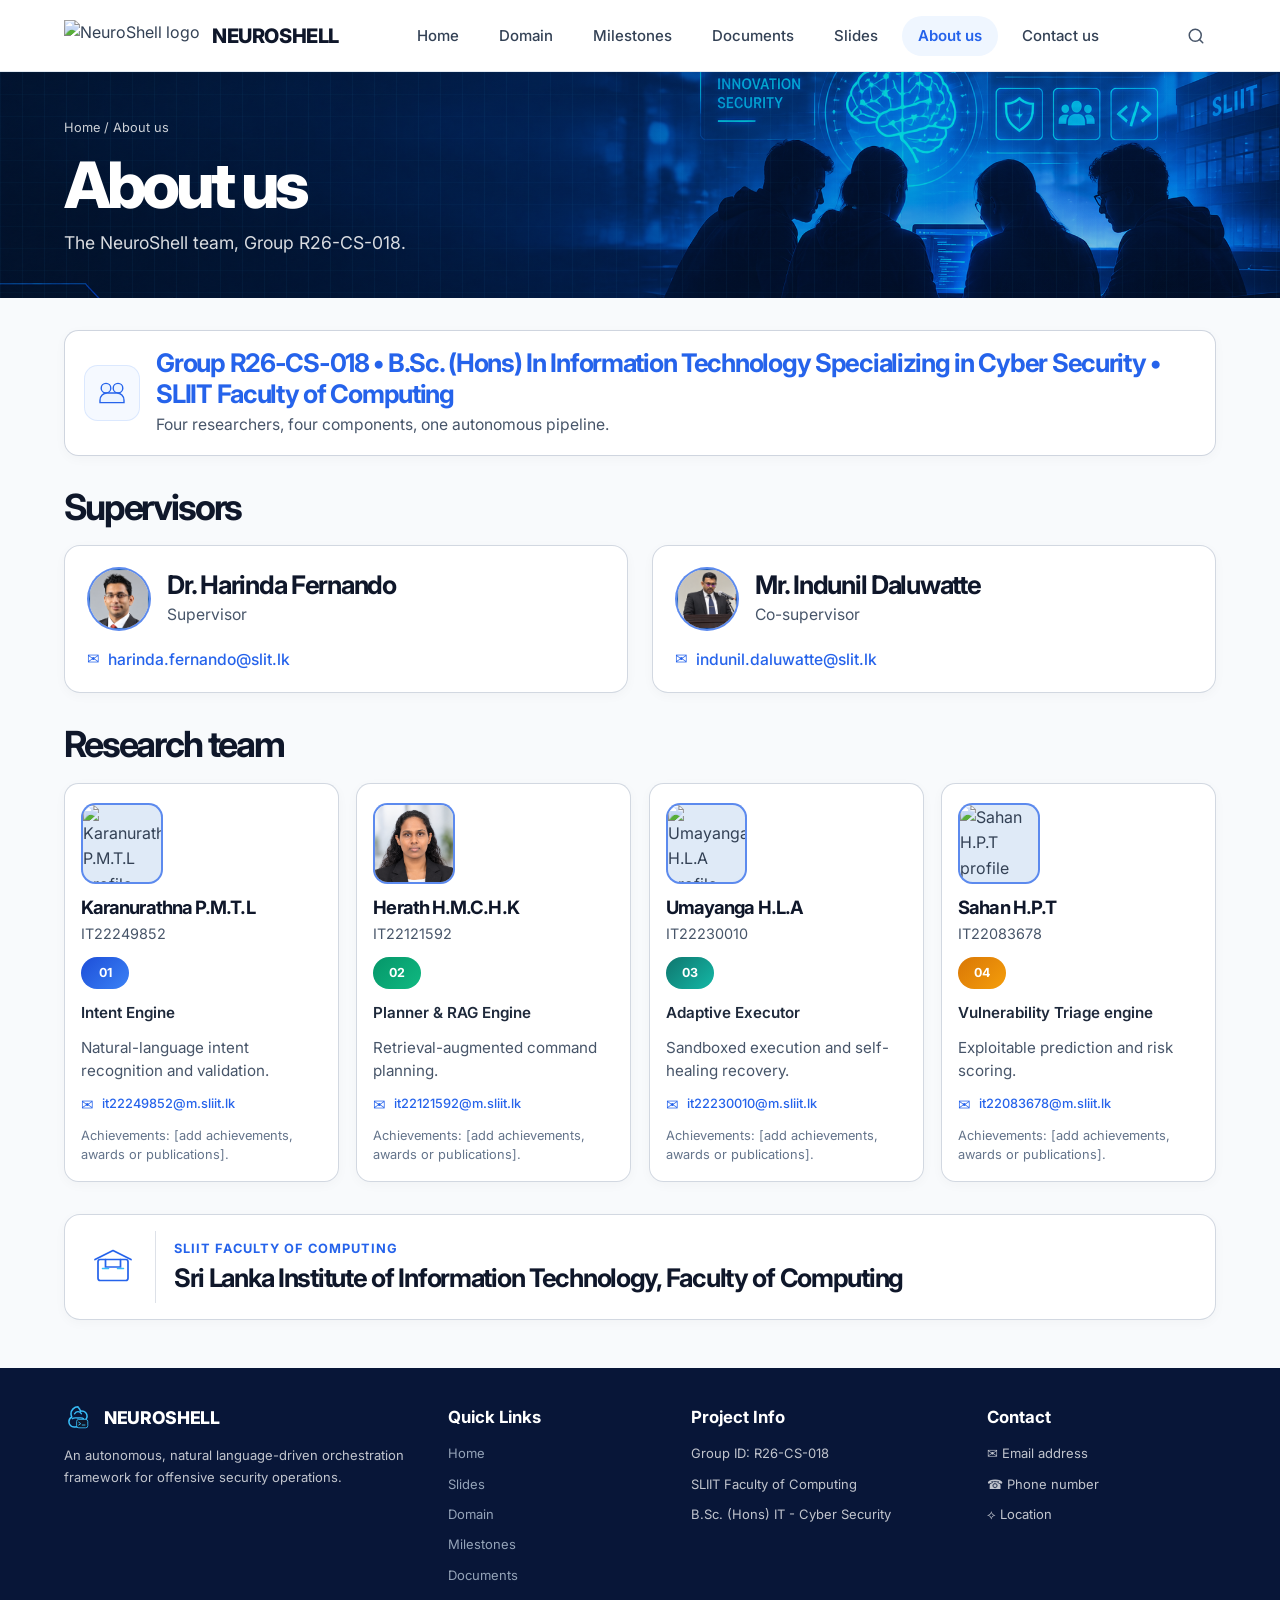
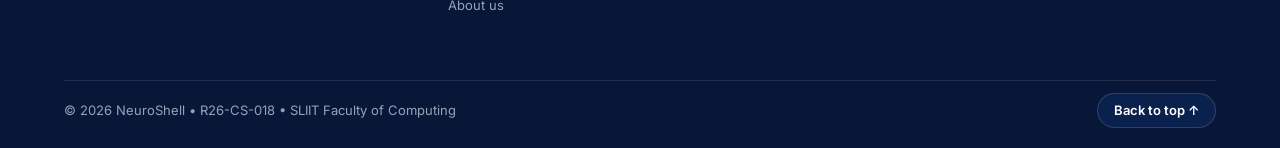
==== about.html @ 20f94393 "feat: add website project files including HTML pages, stylesheets, scripts, and asset images" ====
<!DOCTYPE html>
<html lang="en">
<head>
  <meta charset="UTF-8">
  <meta name="viewport" content="width=device-width, initial-scale=1.0">
  <meta name="description" content="About the NeuroShell research team, supervisors, and project group.">
  <title>About us — NeuroShell</title>

  <link rel="preconnect" href="https://fonts.googleapis.com">
  <link rel="preconnect" href="https://fonts.gstatic.com" crossorigin>
  <link href="https://fonts.googleapis.com/css2?family=Inter:wght@400;500;600;700;800&family=JetBrains+Mono:wght@400;500;600&display=swap" rel="stylesheet">

  <link rel="stylesheet" href="css/components.css">
  <link rel="stylesheet" href="css/style.css">
  <link rel="stylesheet" href="css/responsive.css">
</head>
<body id="top" class="about-page">
  <header class="site-header">
    <div class="container site-header__inner">
      <a class="brand" href="index.html" aria-label="NeuroShell Homepage">
        <img class="brand-logo" src="assets/logo/NeuroShell_logo.png" alt="NeuroShell logo">
        <span class="brand-text">NEURO<span class="brand-accent">SHELL</span></span>
      </a>

      <nav class="nav" aria-label="Primary Navigation">
        <ul class="nav__list">
          <li><a class="nav__link" href="index.html">Home</a></li>
          <li><a class="nav__link" href="domain.html">Domain</a></li>
          <li><a class="nav__link" href="milestones.html">Milestones</a></li>
          <li><a class="nav__link" href="documents.html">Documents</a></li>
          <li><a class="nav__link" href="slides.html">Slides</a></li>
          <li><a class="nav__link active" href="about.html" aria-current="page">About us</a></li>
          <li><a class="nav__link" href="contact.html">Contact us</a></li>
        </ul>
      </nav>

      <div class="header__tools">
        <button class="search-btn" aria-label="Search">
          <svg width="18" height="18" viewBox="0 0 24 24" fill="none" stroke="currentColor" stroke-width="2" stroke-linecap="round" stroke-linejoin="round" aria-hidden="true">
            <circle cx="11" cy="11" r="8"></circle>
            <line x1="21" y1="21" x2="16.65" y2="16.65"></line>
          </svg>
        </button>
        <button class="nav-toggle" aria-label="Toggle menu" aria-expanded="false">
          <span class="hamburger-bar"></span>
          <span class="hamburger-bar"></span>
          <span class="hamburger-bar"></span>
        </button>
      </div>
    </div>
  </header>

  <main class="about-main">
    <section class="about-hero">
      <div class="about-hero__pattern" aria-hidden="true"></div>
      <div class="container about-hero__inner">
        <div class="about-breadcrumb">Home / About us</div>
        <h1>About us</h1>
        <p>The NeuroShell team, Group R26-CS-018.</p>
      </div>
    </section>

    <div class="container about-shell">
      <section class="about-summary" aria-label="Project group summary">
        <div class="about-summary__icon" aria-hidden="true">
          <svg viewBox="0 0 60 60" fill="none" xmlns="http://www.w3.org/2000/svg">
            <circle cx="20" cy="22" r="8" fill="#EAF3FF" stroke="#2563EB" stroke-width="2.3"/>
            <circle cx="40" cy="22" r="8" fill="#EAF3FF" stroke="#2563EB" stroke-width="2.3"/>
            <path d="M10 42C10 35.3726 15.3726 30 22 30H38C44.6274 30 50 35.3726 50 42V46H10V42Z" fill="#EAF3FF" stroke="#2563EB" stroke-width="2.3"/>
          </svg>
        </div>
        <div class="about-summary__body">
          <h2>Group R26-CS-018 • B.Sc. (Hons) In Information Technology Specializing in Cyber Security • SLIIT Faculty of Computing</h2>
          <p>Four researchers, four components, one autonomous pipeline.</p>
        </div>
      </section>

      <section class="about-section" aria-labelledby="supervisors-heading">
        <h2 id="supervisors-heading" class="about-section__title">Supervisors</h2>

        <div class="about-person-grid about-person-grid--supervisors">
          <article class="about-person-card">
            <div class="about-person-card__identity">
              <div class="about-person-avatar">
                <img src="assets/team/Superviser.png" alt="Dr. Harinda Fernando profile picture">
              </div>
              <div class="about-person-card__meta">
                <h3>Dr. Harinda Fernando</h3>
                <p>Supervisor</p>
              </div>
            </div>
            <a class="about-email" href="mailto:harinda.fernando@slit.lk">harinda.fernando@slit.lk</a>
          </article>

          <article class="about-person-card">
            <div class="about-person-card__identity">
              <div class="about-person-avatar">
                <img src="assets/team/co - superviser.png" alt="Mr. Indunil Daluwatte profile picture">
              </div>
              <div class="about-person-card__meta">
                <h3>Mr. Indunil Daluwatte</h3>
                <p>Co-supervisor</p>
              </div>
            </div>
            <a class="about-email" href="mailto:indunil.daluwatte@slit.lk">indunil.daluwatte@slit.lk</a>
          </article>
        </div>
      </section>

      <section class="about-section" aria-labelledby="research-team-heading">
        <h2 id="research-team-heading" class="about-section__title">Research team</h2>

        <div class="about-team-grid">
          <article class="about-team-card">
            <div class="about-team-card__avatar">
              <img src="assets/team/Karunarathna.png" alt="Karanurathna P.M.T.L profile picture">
            </div>
            <h3>Karanurathna P.M.T.L</h3>
            <p class="about-team-card__id">IT22249852</p>
            <span class="about-role about-role--blue">01</span>
            <span class="about-role-name">Intent Engine</span>
            <p class="about-team-card__summary">Natural-language intent recognition and validation.</p>
            <a class="about-email" href="mailto:it22249852@m.sliit.lk">it22249852@m.sliit.lk</a>
            <p class="about-achievements">Achievements: [add achievements, awards or publications].</p>
          </article>

          <article class="about-team-card">
            <div class="about-team-card__avatar">
              <img src="assets/team/Herath.png" alt="Herath H.M.C.H.K profile picture">
            </div>
            <h3>Herath H.M.C.H.K</h3>
            <p class="about-team-card__id">IT22121592</p>
            <span class="about-role about-role--green">02</span>
            <span class="about-role-name">Planner &amp; RAG Engine</span>
            <p class="about-team-card__summary">Retrieval-augmented command planning.</p>
            <a class="about-email" href="mailto:it22121592@m.sliit.lk">it22121592@m.sliit.lk</a>
            <p class="about-achievements">Achievements: [add achievements, awards or publications].</p>
          </article>

          <article class="about-team-card">
            <div class="about-team-card__avatar">
              <img src="assets/team/Umayanga.png" alt="Umayanga H.L.A profile picture">
            </div>
            <h3>Umayanga H.L.A</h3>
            <p class="about-team-card__id">IT22230010</p>
            <span class="about-role about-role--teal">03</span>
            <span class="about-role-name">Adaptive Executor</span>
            <p class="about-team-card__summary">Sandboxed execution and self-healing recovery.</p>
            <a class="about-email" href="mailto:it22230010@m.sliit.lk">it22230010@m.sliit.lk</a>
            <p class="about-achievements">Achievements: [add achievements, awards or publications].</p>
          </article>

          <article class="about-team-card">
            <div class="about-team-card__avatar">
              <img src="assets/team/Sahan.png" alt="Sahan H.P.T profile picture">
            </div>
            <h3>Sahan H.P.T</h3>
            <p class="about-team-card__id">IT22083678</p>
            <span class="about-role about-role--orange">04</span>
            <span class="about-role-name">Vulnerability Triage engine</span>
            <p class="about-team-card__summary">Exploitable prediction and risk scoring.</p>
            <a class="about-email" href="mailto:it22083678@m.sliit.lk">it22083678@m.sliit.lk</a>
            <p class="about-achievements">Achievements: [add achievements, awards or publications].</p>
          </article>
        </div>
      </section>

      <section class="about-institution" aria-label="Institution information">
        <div class="about-institution__logo" aria-hidden="true">
          <svg viewBox="0 0 64 64" fill="none" xmlns="http://www.w3.org/2000/svg">
            <rect x="12" y="22" width="40" height="28" rx="3" stroke="#2563EB" stroke-width="2.3"/>
            <path d="M8 22L32 10L56 22" stroke="#2563EB" stroke-width="2.3" stroke-linecap="round" stroke-linejoin="round"/>
            <path d="M22 22V32H42V22" stroke="#2563EB" stroke-width="2.3" stroke-linecap="round"/>
            <path d="M18 34H26M38 34H46" stroke="#38BDF8" stroke-width="2.1" stroke-linecap="round"/>
          </svg>
        </div>
        <div class="about-institution__content">
          <span class="about-institution__label">SLIIT Faculty of Computing</span>
          <h3>Sri Lanka Institute of Information Technology, Faculty of Computing</h3>
        </div>
      </section>
    </div>
  </main>

  <footer class="site-footer">
    <div class="container">
      <div class="footer__grid">
        <div class="footer-brand-block">
          <div class="footer-brand">
            <svg width="28" height="28" viewBox="0 0 40 40" fill="none" xmlns="http://www.w3.org/2000/svg" aria-hidden="true">
              <path d="M20 4C14.4772 4 10 8.47715 10 14C10 15.65 10.4042 17.2057 11.1197 18.5714C8.6791 19.8829 7 22.4925 7 25.5C7 29.6421 10.3579 33 14.5 33C15.6457 33 16.731 32.7431 17.7027 32.2826C18.4239 32.8837 19.3496 33.25 20.3571 33.25C22.014 33.25 23.4475 32.2598 24.0893 30.8393C25.0487 31.5772 26.2483 32 27.5 32C30.5376 32 33 29.5376 33 26.5C33 24.8153 32.2415 23.308 31.0456 22.2981C32.2599 21.0373 33 19.3541 33 17.5C33 13.3579 29.6421 10 25.5 10C24.8436 10 24.212 10.0843 23.6116 10.2417C22.6105 6.5501 19.2435 4 20 4Z" stroke="#38BDF8" stroke-width="2.2" stroke-linecap="round" stroke-linejoin="round"/>
              <path d="M15 14C15 14 17 11 20 11C23 11 25 14 25 14" stroke="#38BDF8" stroke-width="1.8" stroke-linecap="round"/>
              <path d="M12 21C14 19 17 20 20 20C23 20 26 19 28 21" stroke="#38BDF8" stroke-width="1.8" stroke-linecap="round"/>
              <rect x="18" y="22" width="16" height="12" rx="3" fill="#0F172A" stroke="#38BDF8" stroke-width="1.2"/>
              <path d="M21 26L24 28L21 30" stroke="#38BDF8" stroke-width="1.3" stroke-linecap="round" stroke-linejoin="round"/>
              <line x1="26" y1="30" x2="30" y2="30" stroke="#38BDF8" stroke-width="1.3" stroke-linecap="round"/>
            </svg>
            <div class="footer-brand-text">NEURO<span class="brand-accent">SHELL</span></div>
          </div>
          <p class="footer-desc">An autonomous, natural language-driven orchestration framework for offensive security operations.</p>
        </div>

        <div class="footer-column">
          <h4 class="footer__title">Quick Links</h4>
          <ul class="footer__list">
            <li><a href="index.html">Home</a></li>
            <li><a href="slides.html">Slides</a></li>
            <li><a href="domain.html">Domain</a></li>
            <li><a href="milestones.html">Milestones</a></li>
            <li><a href="documents.html">Documents</a></li>
            <li><a href="about.html">About us</a></li>
          </ul>
        </div>

        <div class="footer-column">
          <h4 class="footer__title">Project Info</h4>
          <ul class="footer-info-list">
            <li>Group ID: R26-CS-018</li>
            <li>SLIIT Faculty of Computing</li>
            <li>B.Sc. (Hons) IT - Cyber Security</li>
          </ul>
        </div>

        <div class="footer-column">
          <h4 class="footer__title">Contact</h4>
          <ul class="footer-contact-list">
            <li>✉ Email address</li>
            <li>☎ Phone number</li>
            <li>⟡ Location</li>
          </ul>
        </div>
      </div>

      <div class="footer__bottom">
        <span>© 2026 NeuroShell • R26-CS-018 • SLIIT Faculty of Computing</span>
        <a href="#top" class="back-to-top-btn">Back to top ↑</a>
      </div>
    </div>
  </footer>

  <script src="js/main.js"></script>
</body>
</html>
---- css/style.css ----
/* ============================================================
   NeuroShell — Global Design System & Homepage Core Stylesheet
   ============================================================ */

:root {
  /* Color Palette - Matching Page 01 Design */
  --color-primary: #2563eb;
  --color-primary-dark: #1d4ed8;
  --color-primary-light: #eff6ff;

  --color-cyan: #38bdf8;
  --color-teal: #0d9488;
  --color-emerald: #059669;
  --color-amber: #d97706;
  --color-red: #ef4444;

  --color-navy-dark: #071638;
  --color-navy-mid: #0b214d;
  --color-navy-terminal: #071126;
  --color-navy-footer: #081638;
  --color-navy-copyright: #040d21;

  --color-slate-900: #0f172a;
  --color-slate-800: #1e293b;
  --color-slate-700: #334155;
  --color-slate-600: #475569;
  --color-slate-500: #64748b;
  --color-slate-400: #94a3b8;
  --color-slate-200: #e2e8f0;
  --color-slate-100: #f1f5f9;
  --color-bg-light: #f8fafc;
  --color-white: #ffffff;

  /* Typography */
  --font-sans: 'Inter', -apple-system, BlinkMacSystemFont, "Segoe UI", Roboto, sans-serif;
  --font-mono: 'JetBrains Mono', Consolas, "Fira Code", monospace;

  /* Layout */
  --container-max: 1200px;
  --header-height: 72px;
  --radius-sm: 6px;
  --radius-md: 12px;
  --radius-lg: 20px;
  --radius-pill: 9999px;

  /* Shadows */
  --shadow-sm: 0 1px 3px rgba(0, 0, 0, 0.05);
  --shadow-md: 0 4px 12px rgba(0, 0, 0, 0.06);
  --shadow-lg: 0 10px 30px rgba(0, 0, 0, 0.1);
  --shadow-glow: 0 0 25px rgba(37, 99, 235, 0.25);
  --shadow: 0 2px 8px rgba(15, 23, 42, 0.05);

  /* Spacing scale */
  --space-1: 0.25rem;
  --space-2: 0.5rem;
  --space-3: 0.75rem;
  --space-4: 1rem;
  --space-5: 1.5rem;
  --space-6: 2rem;
  --space-10: 4rem;

  /* Font sizes */
  --fs-xs: 0.75rem;
  --fs-sm: 0.875rem;
  --fs-base: 1rem;
  --fs-lg: 1.25rem;
  --fs-xl: 1.5rem;

  /* Semantic aliases */
  --color-bg: #f8fafc;
  --color-border: #e2e8f0;
  --color-surface: #ffffff;
  --color-surface-2: #f1f5f9;
  --color-text: #334155;
  --color-text-muted: #64748b;
  --color-heading: #0f172a;
  --color-accent: #2563eb;
  --color-success: #059669;
  --color-warning: #d97706;
  --color-danger: #ef4444;
  --radius: 12px;
}

/* Reset */
*,
*::before,
*::after {
  box-sizing: border-box;
  margin: 0;
  padding: 0;
}

html {
  scroll-behavior: smooth;
  scroll-padding-top: 120px;
}

body {
  font-family: var(--font-sans);
  font-size: 1rem;
  line-height: 1.6;
  color: var(--color-slate-700);
  background-color: var(--color-bg-light);
  -webkit-font-smoothing: antialiased;
  -moz-osx-font-smoothing: grayscale;
}

a {
  color: inherit;
  text-decoration: none;
  transition: all 0.2s ease;
}

button {
  font-family: inherit;
  cursor: pointer;
  border: none;
  background: none;
}

img,
svg {
  display: block;
  max-width: 100%;
}

.container {
  width: 100%;
  max-width: var(--container-max);
  margin-inline: auto;
  padding-inline: 1.5rem;
}

/* ============================================================
   Site Header
   ============================================================ */
.site-header {
  position: sticky;
  top: 0;
  z-index: 1000;
  height: var(--header-height);
  background-color: var(--color-white);
  border-bottom: 1px solid var(--color-slate-200);
  box-shadow: 0 2px 10px rgba(15, 23, 42, 0.03);
}

.sr-only {
  position: absolute;
  width: 1px;
  height: 1px;
  padding: 0;
  margin: -1px;
  overflow: hidden;
  clip: rect(0, 0, 0, 0);
  white-space: nowrap;
  border: 0;
}

.site-header__inner {
  display: flex;
  align-items: center;
  justify-content: space-between;
  height: 100%;
}

/* Brand / Logo */
.brand {
  display: flex;
  align-items: center;
  gap: 0.75rem;
  flex-shrink: 0;
}

.brand img {
  height: 32px;
  width: auto;
}

.brand-text {
  font-size: 1.25rem;
  font-weight: 800;
  letter-spacing: -0.02em;
  color: var(--color-slate-900);
}

.brand-accent {
  color: var(--color-slate-900);
}

/* Navigation Links */
.nav__list {
  display: flex;
  align-items: center;
  gap: 0.5rem;
  list-style: none;
}

.nav__link {
  display: inline-block;
  padding: 0.5rem 1rem;
  font-size: 0.9375rem;
  font-weight: 500;
  color: var(--color-slate-700);
  border-radius: var(--radius-pill);
  transition: all 0.2s ease;
}

.nav__link:hover {
  color: var(--color-primary);
  background-color: var(--color-primary-light);
}

.nav__link.active {
  color: var(--color-primary);
  background-color: var(--color-primary-light);
  font-weight: 600;
}

/* Header Tools */
.header__tools {
  display: flex;
  align-items: center;
  gap: 0.75rem;
}

.search-btn {
  display: flex;
  align-items: center;
  justify-content: center;
  width: 40px;
  height: 40px;
  border-radius: 50%;
  color: var(--color-slate-600);
  transition: background-color 0.2s ease, color 0.2s ease;
}

.search-btn:hover {
  background-color: var(--color-slate-100);
  color: var(--color-slate-900);
}

/* Mobile Toggle Hamburger */
.nav-toggle {
  display: none;
  flex-direction: column;
  gap: 5px;
  width: 36px;
  height: 36px;
  justify-content: center;
  align-items: center;
}

.hamburger-bar {
  width: 20px;
  height: 2px;
  background-color: var(--color-slate-900);
  border-radius: 2px;
  transition: all 0.3s ease;
}

/* ============================================================
   Hero Section - Exact Match to Design Image
   ============================================================ */
.hero-section {
  position: relative;
  background-color: #040e24;
  background-image: linear-gradient(135deg, rgba(3, 10, 27, 0.55) 0%, rgba(6, 19, 45, 0.55) 100%), url("../assets/logo/Hero-Sec.png");
  background-size: cover;
  background-position: center;
  padding-block: 4.5rem 5rem;
  color: var(--color-white);
  overflow: hidden;
}

.hero-circuit-left {
  position: absolute;
  top: 10px;
  left: 0;
  pointer-events: none;
  z-index: 1;
}

.hero-circuit-right {
  position: absolute;
  top: 10px;
  right: 0;
  pointer-events: none;
  z-index: 1;
}

.hero-section .hero__inner {
  position: relative;
  z-index: 2;
  display: grid;
  grid-template-columns: 1.2fr 0.8fr;
  gap: 3.5rem;
  align-items: center;
}

/* Hero Content Alignment & Typography - Shifted Left */
.hero-content {
  display: flex;
  flex-direction: column;
  align-items: flex-start;
  text-align: left;
  padding-left: 0;
}

.hero-eyebrow {
  font-size: 0.8125rem;
  font-weight: 500;
  letter-spacing: 0.08em;
  color: #7dd3fc;
  text-transform: uppercase;
  margin-bottom: 0.875rem;
  background: none;
  border: none;
  padding: 0;
}

.hero-title {
  font-size: 3.75rem;
  font-weight: 700;
  line-height: 1.1;
  letter-spacing: -0.02em;
  color: #ffffff;
  margin-bottom: 1rem;
}

.hero-subtitle {
  font-size: 1.35rem;
  font-weight: 700;
  line-height: 1.35;
  color: #ffffff;
  margin-bottom: 1.25rem;
  max-width: 600px;
}

.hero-lead {
  font-size: 0.95rem;
  line-height: 1.6;
  color: #94a3b8;
  margin-bottom: 2.25rem;
  max-width: 540px;
}

.hero__actions {
  display: flex;
  flex-wrap: wrap;
  align-items: center;
  gap: 1.25rem;
  margin-top: 1rem;
}

/* Standardized Buttons (48px height, 1rem font size) */
.btn {
  display: inline-flex;
  align-items: center;
  justify-content: center;
  gap: 0.625rem;
  height: 48px;
  padding: 0 28px;
  font-size: 1rem;
  font-weight: 600;
  border-radius: 8px;
  white-space: nowrap;
  transition: all 0.2s ease;
  box-sizing: border-box;
}

.btn--primary {
  background-color: #0066ff;
  color: #ffffff;
  border: none;
  box-shadow: 0 4px 14px rgba(0, 102, 255, 0.35);
}

.btn--primary:hover {
  background-color: #0052cc;
  transform: translateY(-1px);
  box-shadow: 0 6px 18px rgba(0, 102, 255, 0.45);
}

.btn--outline {
  background-color: transparent;
  color: #ffffff;
  border: 1.5px solid #ffffff;
}

.btn--outline:hover {
  background-color: rgba(255, 255, 255, 0.12);
  border-color: #ffffff;
  transform: translateY(-1px);
}

.btn--sm {
  padding: 0.5rem 1.25rem;
  font-size: 0.875rem;
  border-radius: var(--radius-pill);
}

/* Terminal Box Mockup */
.hero-terminal-wrapper {
  position: relative;
  z-index: 2;
  width: 100%;
}

.terminal-card {
  background-color: #030a1a;
  border: 1.5px solid #0099ff;
  border-radius: 12px;
  box-shadow: 0 0 25px rgba(0, 153, 255, 0.15);
  overflow: hidden;
  width: 100%;
}

.terminal-header {
  display: flex;
  align-items: center;
  gap: 8px;
  padding: 16px 20px 12px 20px;
  background-color: transparent;
  border-bottom: none;
}

.dot {
  width: 11px;
  height: 11px;
  border-radius: 50%;
}
.dot--red { background-color: #ff5f56; }
.dot--yellow { background-color: #ffbd2e; }
.dot--green { background-color: #27c93f; }

.terminal-body {
  padding: 0 20px 24px 20px;
  display: flex;
  flex-direction: column;
  align-items: center;
  gap: 16px;
}

.terminal-box {
  width: 100%;
  border-radius: 10px;
  padding: 16px 20px;
  font-family: var(--font-mono);
  font-size: 0.875rem;
  line-height: 1.5;
}

.terminal-box--prompt {
  background-color: #020714;
  border: 1.5px solid #0099ff;
  color: #ffffff;
  display: flex;
  align-items: flex-start;
  gap: 12px;
}

.prompt-arrow {
  color: #00e5ff;
  font-weight: 700;
  font-size: 1.15rem;
  line-height: 1.4;
}

.prompt-text {
  color: #ffffff;
  font-family: var(--font-mono);
  font-size: 0.875rem;
  line-height: 1.5;
}

.terminal-connector {
  display: flex;
  align-items: center;
  justify-content: center;
  padding-block: 2px;
}

.terminal-box--result {
  background-color: #020714;
  border: 1.5px solid #0099ff;
  color: #ffffff;
  display: flex;
  flex-direction: column;
  gap: 16px;
}

.result-command {
  font-family: var(--font-mono);
  font-size: 0.875rem;
  color: #ffffff;
}

.result-badges {
  display: flex;
  align-items: center;
  gap: 12px;
}

.pill-badge {
  display: inline-flex;
  align-items: center;
  gap: 6px;
  padding: 6px 18px;
  border-radius: 9999px;
  font-size: 0.8125rem;
  font-weight: 500;
  border: 1.5px solid #00e5ff;
  color: #00e5ff;
  background-color: rgba(0, 229, 255, 0.05);
  font-family: var(--font-sans);
}

.pill-badge--validated {
  color: #00e5ff;
  border-color: #00e5ff;
}

.pill-badge--sandboxed {
  color: #00e5ff;
  border-color: #00e5ff;
}

/* ============================================================
   Sub-header Floating Quick Navigation Bar
   ============================================================ */
.subnav-bar-wrapper {
  position: sticky;
  top: var(--header-height);
  z-index: 900;
  display: flex;
  justify-content: center;
  padding-block: 1rem;
  margin-top: -1.75rem;
}

.subnav-pill {
  display: inline-flex;
  align-items: center;
  gap: 12px;
  background-color: var(--color-white);
  border: 1px solid var(--color-slate-200);
  border-radius: var(--radius-pill);
  padding: 6px 12px 6px 20px;
  box-shadow: 0 4px 20px rgba(15, 23, 42, 0.08);
}

.subnav-label {
  display: flex;
  align-items: center;
  gap: 8px;
  font-size: 0.75rem;
  font-weight: 700;
  letter-spacing: 0.06em;
  color: var(--color-slate-600);
  text-transform: uppercase;
}

.label-divider {
  color: var(--color-slate-200);
  margin-left: 4px;
  font-weight: 400;
}

.subnav-links {
  display: flex;
  align-items: center;
  gap: 4px;
}

.subnav-link {
  padding: 6px 16px;
  font-size: 0.8125rem;
  font-weight: 600;
  color: var(--color-slate-600);
  border-radius: var(--radius-pill);
  transition: all 0.2s ease;
}

.subnav-link:hover {
  color: var(--color-primary);
}

.subnav-link.active {
  background-color: var(--color-primary);
  color: var(--color-white);
}

/* ============================================================
   Global Section Header Style
   ============================================================ */
.section {
  padding-block: 4rem;
}

.section-title {
  font-size: 2.25rem;
  font-weight: 800;
  color: var(--color-slate-900);
  letter-spacing: -0.02em;
  margin-bottom: 0.5rem;
}

.section-subtitle {
  font-size: 1rem;
  color: var(--color-slate-500);
  margin-bottom: 2.5rem;
}

/* ============================================================
   Overview Section
   ============================================================ */
.overview-section {
  background-color: var(--color-bg-light);
}

.overview-grid {
  display: grid;
  grid-template-columns: 1fr 1fr;
  gap: 1.5rem;
  margin-top: 1.5rem;
  margin-bottom: 2rem;
}

.overview-card {
  background-color: var(--color-white);
  border: 1px solid var(--color-slate-200);
  border-radius: 12px;
  padding: 2.25rem;
  box-shadow: 0 2px 8px rgba(15, 23, 42, 0.03);
}

.overview-card__header {
  display: flex;
  align-items: center;
  gap: 0.875rem;
  margin-bottom: 0.75rem;
}

.card-icon-circle {
  width: 42px;
  height: 42px;
  border-radius: 50%;
  display: flex;
  align-items: center;
  justify-content: center;
  flex-shrink: 0;
  margin-bottom: 0;
}

.icon-circle--blue {
  background-color: var(--color-primary-light);
}

.overview-card__title {
  font-size: 1.375rem;
  font-weight: 700;
  color: var(--color-slate-900);
  margin-bottom: 0;
}

.overview-card__text {
  font-size: 0.9375rem;
  line-height: 1.6;
  color: var(--color-slate-600);
}

.solution-pills {
  display: flex;
  flex-wrap: wrap;
  gap: 0.625rem;
  margin-top: 1.5rem;
}

.solution-pill {
  display: inline-flex;
  align-items: center;
  gap: 6px;
  padding: 6px 14px;
  background-color: var(--color-primary-light);
  color: var(--color-primary);
  font-size: 0.8125rem;
  font-weight: 600;
  border-radius: var(--radius-pill);
}

/* Stats Cards */
.stats-grid {
  display: grid;
  grid-template-columns: repeat(3, 1fr);
  gap: 1.5rem;
}

.stat-card {
  background-color: var(--color-white);
  border: 1px solid var(--color-slate-200);
  border-radius: 12px;
  padding: 2rem;
  box-shadow: 0 2px 8px rgba(15, 23, 42, 0.03);
}

.stat-value {
  font-size: 2.75rem;
  font-weight: 800;
  color: var(--color-slate-900);
  line-height: 1.1;
  letter-spacing: -0.03em;
  margin-bottom: 0.75rem;
}

.stat-label {
  font-size: 0.875rem;
  font-weight: 600;
  color: var(--color-slate-700);
  margin-bottom: 0.25rem;
}

.stat-source {
  font-size: 0.75rem;
  color: var(--color-slate-500);
}

/* ============================================================
   How it Works & Pipeline Section
   ============================================================ */
.how-it-works-section {
  background-color: #f1f5f9;
}

.pipeline-flow-wrapper {
  margin-top: 1.5rem;
  margin-bottom: 3.5rem;
  display: flex;
  flex-direction: column;
  align-items: center;
}

.pipeline-diagram {
  display: flex;
  align-items: center;
  justify-content: center;
  gap: 1rem;
  width: 100%;
  overflow-x: auto;
  padding-block: 0.5rem;
}

.pipeline-node {
  display: inline-flex;
  align-items: center;
  gap: 8px;
  padding: 0.75rem 1.25rem;
  border-radius: var(--radius-pill);
  font-size: 0.875rem;
  font-weight: 600;
  color: var(--color-white);
  box-shadow: 0 4px 12px rgba(0, 0, 0, 0.06);
  white-space: nowrap;
}

.pipeline-node--input {
  background-color: var(--color-white);
  color: var(--color-slate-700);
  border: 1px solid var(--color-slate-200);
}

.pipeline-node--step1 {
  background-color: var(--color-primary);
}

.pipeline-node--step2 {
  background-color: var(--color-teal);
}

.pipeline-node--step3 {
  background-color: var(--color-emerald);
}

.pipeline-node--step4 {
  background-color: var(--color-amber);
}

.node-num {
  font-weight: 800;
  opacity: 0.9;
}

.pipeline-arrow {
  color: var(--color-slate-400);
  font-size: 1.25rem;
  font-weight: 600;
}

/* Loopback Arrow */
.pipeline-loopback {
  display: flex;
  flex-direction: column;
  align-items: center;
  margin-top: 0.5rem;
  width: 58%;
}

.loopback-line {
  width: 100%;
  height: 24px;
  border-left: 2px stroke var(--color-slate-400);
  border-bottom: 2px solid var(--color-slate-400);
  border-right: 2px solid var(--color-slate-400);
  border-radius: 0 0 12px 12px;
}

.loopback-caption {
  margin-top: 8px;
  display: flex;
  align-items: center;
  gap: 6px;
  font-size: 0.75rem;
  font-weight: 600;
  color: var(--color-slate-500);
}

/* Components 4 Cards Grid */
.components-grid {
  display: grid;
  grid-template-columns: repeat(4, 1fr);
  gap: 1.25rem;
}

.component-card {
  background-color: var(--color-white);
  border: 1px solid var(--color-slate-200);
  border-radius: 12px;
  padding: 1.75rem 1.5rem;
  position: relative;
  display: flex;
  flex-direction: column;
  box-shadow: 0 2px 8px rgba(15, 23, 42, 0.03);
  transition: transform 0.2s ease, box-shadow 0.2s ease;
}

.component-card:hover {
  transform: translateY(-3px);
  box-shadow: 0 8px 20px rgba(15, 23, 42, 0.08);
}

.component-card--blue {
  border-top: 4px solid var(--color-primary);
}

.component-card--teal {
  border-top: 4px solid var(--color-teal);
}

.component-card--emerald {
  border-top: 4px solid var(--color-emerald);
}

.component-card--amber {
  border-top: 4px solid var(--color-amber);
}

.component-card__badge {
  width: 32px;
  height: 32px;
  border-radius: 50%;
  display: flex;
  align-items: center;
  justify-content: center;
  color: var(--color-white);
  font-size: 0.8125rem;
  font-weight: 700;
  margin-bottom: 1rem;
}

.badge--blue {
  background-color: var(--color-primary);
}

.badge--teal {
  background-color: var(--color-teal);
}

.badge--emerald {
  background-color: var(--color-emerald);
}

.badge--amber {
  background-color: var(--color-amber);
}

.component-card__title {
  font-size: 1.125rem;
  font-weight: 700;
  color: var(--color-slate-900);
  margin-bottom: 0.25rem;
  line-height: 1.3;
}

.component-card__author {
  font-size: 0.8125rem;
  color: var(--color-slate-500);
  margin-bottom: 1rem;
}

.component-card__desc {
  font-size: 0.875rem;
  color: var(--color-slate-600);
  line-height: 1.5;
  margin-bottom: 1.5rem;
  flex-grow: 1;
}

.component-card__link {
  font-size: 0.8125rem;
  font-weight: 600;
  display: inline-flex;
  align-items: center;
  gap: 4px;
  background: none;
  border: 0;
  padding: 0;
  font-family: inherit;
  cursor: pointer;
  transition: opacity 0.2s ease;
}

.component-card__link:hover {
  opacity: 0.78;
}

.link--blue {
  color: var(--color-primary);
}

.link--teal {
  color: var(--color-teal);
}

.link--emerald {
  color: var(--color-emerald);
}

.link--amber {
  color: var(--color-amber);
}

/* ============================================================
   Component Detail Modal
   ============================================================ */
.component-modal {
  position: fixed;
  inset: 0;
  z-index: 1000;
  display: flex;
  align-items: center;
  justify-content: center;
  padding: 1.5rem;
}

.component-modal[hidden] {
  display: none;
}

.component-modal__overlay {
  position: absolute;
  inset: 0;
  background: rgba(7, 22, 56, 0.55);
  backdrop-filter: blur(3px);
}

.component-modal__dialog {
  position: relative;
  width: min(760px, 100%);
  max-height: 85vh;
  overflow-y: auto;
  padding: 2rem 2.25rem 2.25rem;
  background: var(--color-white);
  border-top: 4px solid var(--color-primary);
  border-radius: var(--radius-lg);
  box-shadow: var(--shadow-lg);
  animation: componentModalIn 0.2s ease;
}

.component-modal__close {
  position: absolute;
  top: 1rem;
  right: 1rem;
  width: 36px;
  height: 36px;
  display: flex;
  align-items: center;
  justify-content: center;
  font-size: 1.4rem;
  line-height: 1;
  color: var(--color-slate-600);
  background: var(--color-slate-100);
  border: 0;
  border-radius: 50%;
  cursor: pointer;
  transition: background 0.2s ease, color 0.2s ease;
}

.component-modal__close:hover {
  color: var(--color-slate-900);
  background: var(--color-slate-200);
}

.component-modal__badge {
  width: 40px;
  height: 40px;
  display: flex;
  align-items: center;
  justify-content: center;
  margin-bottom: 1rem;
  color: var(--color-white);
  font-size: 0.9rem;
  font-weight: 700;
  border-radius: 50%;
}

.component-modal__title {
  margin-bottom: 0.25rem;
  font-size: 1.5rem;
  font-weight: 700;
  line-height: 1.2;
  color: var(--color-slate-900);
}

.component-modal__author {
  margin-bottom: 1.25rem;
  font-size: 0.85rem;
  color: var(--color-slate-500);
}

.component-modal__body p {
  margin-bottom: 1rem;
  font-size: 0.9375rem;
  line-height: 1.7;
  color: var(--color-slate-700);
}

.component-modal__body p:last-child {
  margin-bottom: 0;
}

.component-modal__keywords {
  margin-top: 1.25rem;
  padding-top: 1rem;
  border-top: 1px solid var(--color-slate-200);
  font-size: 0.85rem !important;
  color: var(--color-slate-500) !important;
}

body.modal-open {
  overflow: hidden;
}

@keyframes componentModalIn {
  from {
    opacity: 0;
    transform: translateY(12px);
  }
  to {
    opacity: 1;
    transform: translateY(0);
  }
}

@media (max-width: 600px) {
  .component-modal {
    padding: 1rem;
  }

  .component-modal__dialog {
    padding: 1.5rem 1.25rem 1.75rem;
  }
}

/* ============================================================
   Where We Are Section
   ============================================================ */
.where-we-are-section {
  background-color: var(--color-bg-light);
}

.progress-grid {
  display: grid;
  grid-template-columns: 1fr 1fr;
  gap: 1.75rem 3rem;
  margin-top: 2rem;
  margin-bottom: 2.5rem;
}

.progress-item__head {
  display: flex;
  align-items: center;
  gap: 0.75rem;
  margin-bottom: 0.625rem;
}

.progress-item__badge {
  width: 24px;
  height: 24px;
  border-radius: 50%;
  display: flex;
  align-items: center;
  justify-content: center;
  color: var(--color-white);
  font-size: 0.75rem;
  font-weight: 700;
}

.progress-item__title {
  font-size: 0.9375rem;
  font-weight: 600;
  color: var(--color-slate-900);
}

.progress-item__val {
  margin-left: auto;
  font-size: 0.875rem;
  font-weight: 700;
  color: var(--color-slate-600);
}

.progress-bar-track {
  width: 100%;
  height: 10px;
  background-color: #e2e8f0;
  border-radius: var(--radius-pill);
  overflow: hidden;
}

.progress-bar-fill {
  height: 100%;
  border-radius: var(--radius-pill);
  transition: width 1s ease-in-out;
}

.fill--blue {
  background-color: var(--color-primary);
}

.fill--teal {
  background-color: var(--color-teal);
}

.fill--emerald {
  background-color: var(--color-emerald);
}

.fill--amber {
  background-color: var(--color-amber);
}

.milestones-link-wrap {
  display: flex;
}

.milestones-link {
  font-size: 0.875rem;
  font-weight: 600;
  color: var(--color-primary);
  display: inline-flex;
  align-items: center;
  gap: 4px;
}

.milestones-link:hover {
  text-decoration: underline;
}

/* ============================================================
   Milestones Page
   ============================================================ */
.milestones-main {
  background: #f4f7fb;
}

.milestones-banner {
  position: relative;
  background:
    linear-gradient(135deg, rgba(5, 22, 47, 0.35) 0%, rgba(10, 37, 80, 0.1) 100%),
    url("../assets/institution/Milestones-bg.png") center / cover no-repeat;
  color: var(--color-white);
  overflow: hidden;
  padding: 2.25rem 0 2.5rem;
}

.milestones-banner::before,
.milestones-banner::after {
  content: "";
  position: absolute;
  inset: 0;
  background-image: linear-gradient(to right, rgba(56, 189, 248, 0.18) 1px, transparent 1px),
    linear-gradient(to bottom, rgba(56, 189, 248, 0.12) 1px, transparent 1px);
  background-size: 22px 22px;
  opacity: 0.25;
  pointer-events: none;
}

.milestones-banner::after {
  background: radial-gradient(circle at 50% 20%, rgba(56, 189, 248, 0.2), transparent 38%);
  opacity: 0.7;
}

.milestones-banner__inner {
  position: relative;
  z-index: 1;
  padding-top: 0.75rem;
  padding-bottom: 0.5rem;
}

.breadcrumbs {
  font-size: 0.8rem;
  font-weight: 500;
  color: rgba(255, 255, 255, 0.8);
  margin-bottom: 0.9rem;
  letter-spacing: 0.01em;
}

.milestones-banner h1 {
  margin: 0;
  font-size: clamp(2.4rem, 4vw, 4rem);
  line-height: 1.04;
  letter-spacing: -0.06em;
  font-weight: 800;
}

.milestones-banner p {
  margin-top: 0.6rem;
  max-width: 750px;
  color: rgba(255, 255, 255, 0.85);
  font-size: 1.07rem;
}

.milestones-shell {
  padding-top: 2.2rem;
  padding-bottom: 3rem;
}

.assessment-picker {
  background: #f6f9fd;
  border: 1px solid rgba(148, 163, 184, 0.4);
  border-radius: 1.15rem;
  box-shadow: 0 4px 18px rgba(15, 23, 42, 0.05);
  padding: 1.8rem 1.5rem 1.25rem;
  margin-bottom: 2.3rem;
}

.assessment-select {
  position: relative;
}

.assessment-select__trigger {
  width: 100%;
  display: flex;
  align-items: center;
  justify-content: space-between;
  gap: 0.75rem;
  border: 1.5px solid rgba(59, 130, 246, 0.75);
  border-radius: 0.75rem;
  background: rgba(255, 255, 255, 0.75);
  color: var(--color-slate-700);
  padding: 1rem 1.15rem;
  font-size: 1.03rem;
  font-weight: 500;
  box-shadow: 0 0 0 2px rgba(37, 99, 235, 0.06);
}

.assessment-select__trigger svg {
  color: var(--color-primary);
  transition: transform 0.2s ease;
}

.assessment-select.is-open .assessment-select__trigger svg {
  transform: rotate(180deg);
}

.assessment-select__menu {
  position: absolute;
  left: 0;
  right: 0;
  top: calc(100% + 0.5rem);
  z-index: 20;
  border: 1px solid rgba(148, 163, 184, 0.7);
  border-radius: 0.8rem;
  background: rgba(255, 255, 255, 0.98);
  box-shadow: 0 20px 30px rgba(15, 23, 42, 0.12);
  padding: 0.45rem 0;
  display: none;
}

.assessment-select.is-open .assessment-select__menu {
  display: block;
}

.assessment-option {
  display: block;
  width: 100%;
  background: transparent;
  border: none;
  text-align: left;
  color: var(--color-slate-700);
  font: inherit;
  padding: 0.8rem 1rem;
  cursor: pointer;
}

.assessment-option:hover,
.assessment-option:focus-visible {
  background: rgba(59, 130, 246, 0.06);
  outline: none;
}

.assessment-option.is-selected {
  background: rgba(59, 130, 246, 0.09);
  color: var(--color-primary);
  font-weight: 600;
}

.assessment-panels {
  background: transparent;
}

.assessment-panel {
  background: rgba(255, 255, 255, 0.92);
  border: 1px solid rgba(148, 163, 184, 0.45);
  border-radius: 1.15rem;
  box-shadow: 0 5px 22px rgba(15, 23, 42, 0.04);
  padding: 1.8rem 1.5rem 1.2rem;
}

.panel-header {
  display: flex;
  align-items: center;
  justify-content: space-between;
  gap: 1rem;
  margin-bottom: 1.5rem;
}

.panel-header h3 {
  margin: 0;
  font-size: 2.25rem;
  line-height: 1.1;
  color: var(--color-slate-900);
  letter-spacing: -0.05em;
}

.status-badge {
  display: inline-flex;
  align-items: center;
  justify-content: center;
  min-width: 115px;
  background: rgba(16, 185, 129, 0.12);
  color: #0f9f6f;
  border: 1px solid rgba(16, 185, 129, 0.3);
  border-radius: 999px;
  padding: 0.46rem 0.9rem;
  font-size: 0.78rem;
  font-weight: 700;
}

.status-badge--neutral {
  background: rgba(148, 163, 184, 0.12);
  color: #526176;
  border-color: rgba(148, 163, 184, 0.35);
}

.info-grid {
  display: grid;
  grid-template-columns: repeat(2, minmax(0, 1fr));
  gap: 1rem 1.3rem;
}

.info-card {
  display: flex;
  flex-direction: column;
  gap: 0.7rem;
  background: rgba(241, 245, 249, 0.9);
  border: 1px solid rgba(148, 163, 184, 0.25);
  border-radius: 0.9rem;
  padding: 1rem 1.1rem 1.05rem;
}

.info-card__label {
  display: flex;
  align-items: center;
  gap: 0.7rem;
  color: var(--color-slate-700);
  font-weight: 600;
  font-size: 0.96rem;
}

.info-card__label svg {
  width: 1.1rem;
  height: 1.1rem;
  color: var(--color-primary);
}

.info-card p {
  color: var(--color-slate-900);
  font-size: 1.02rem;
  font-weight: 500;
}

.panel-details {
  margin-top: 1.5rem;
  border-top: 1px solid rgba(148, 163, 184, 0.4);
  padding-top: 1.4rem;
}

.panel-details__title {
  font-size: 1.02rem;
  font-weight: 700;
  color: var(--color-slate-900);
  margin-bottom: 0.4rem;
}

.panel-details p {
  max-width: 620px;
  color: var(--color-slate-600);
  font-size: 1rem;
  line-height: 1.65;
}

/* Project Proposal sections list */
.proposal-list {
  margin-top: 1.5rem;
  border-top: 1px solid rgba(148, 163, 184, 0.4);
  padding-top: 1.4rem;
}

.proposal-list__grid {
  display: grid;
  grid-template-columns: repeat(2, minmax(0, 1fr));
  gap: 0.9rem;
  margin-top: 0.9rem;
}

.proposal-section {
  display: flex;
  flex-direction: row;
  flex-wrap: wrap;
  align-items: center;
  gap: 0.4rem 0.6rem;
  background: rgba(241, 245, 249, 0.9);
  border: 1px solid rgba(148, 163, 184, 0.25);
  border-radius: 0.9rem;
  padding: 1rem 1.1rem;
}

.proposal-section__id {
  font-size: 0.85rem;
  font-weight: 700;
  color: var(--color-primary);
}

.proposal-section__name {
  font-size: 0.95rem;
  font-weight: 600;
  color: var(--color-slate-900);
}

.proposal-section__link {
  display: inline-flex;
  align-items: center;
  justify-content: center;
  width: 150px;
  margin-left: auto;
  background: linear-gradient(135deg, #1d4ed8, #2563eb);
  color: var(--color-white);
  border-radius: 0.6rem;
  padding: 0.5rem 0.9rem;
  font-size: 0.8rem;
  font-weight: 600;
  box-shadow: 0 6px 14px rgba(37, 99, 235, 0.22);
  text-decoration: none;
}

.proposal-section__link:hover {
  transform: translateY(-1px);
}

/* Checklist documents list */
.doc-list {
  margin-top: 1.5rem;
  border-top: 1px solid rgba(148, 163, 184, 0.4);
  padding-top: 1.4rem;
}

.doc-list__items {
  display: flex;
  flex-direction: column;
  gap: 0.9rem;
  margin-top: 0.9rem;
}

.doc-item {
  display: flex;
  align-items: center;
  flex-wrap: wrap;
  gap: 0.4rem 0.8rem;
  background: rgba(241, 245, 249, 0.9);
  border: 1px solid rgba(148, 163, 184, 0.25);
  border-radius: 0.9rem;
  padding: 1rem 1.1rem;
}

.doc-status {
  font-size: 0.72rem;
  font-weight: 700;
  text-transform: uppercase;
  letter-spacing: 0.04em;
  padding: 0.3rem 0.65rem;
  border-radius: 999px;
}

.doc-status--done {
  background: rgba(16, 185, 129, 0.14);
  color: #059669;
}

.doc-status--pending {
  background: rgba(245, 158, 11, 0.16);
  color: #b45309;
}

.doc-name {
  flex: 1 1 200px;
  min-width: 0;
  font-size: 0.92rem;
  font-weight: 600;
  color: var(--color-slate-900);
}

.doc-link {
  display: inline-flex;
  align-items: center;
  background: linear-gradient(135deg, #1d4ed8, #2563eb);
  color: var(--color-white);
  border-radius: 0.6rem;
  padding: 0.5rem 1.1rem;
  font-size: 0.8rem;
  font-weight: 600;
  box-shadow: 0 6px 14px rgba(37, 99, 235, 0.22);
  text-decoration: none;
}

.doc-link:hover {
  transform: translateY(-1px);
}

.panel-link {
  display: inline-flex;
  align-items: center;
  margin-top: 1.1rem;
  background: linear-gradient(135deg, #1d4ed8, #2563eb);
  color: var(--color-white);
  border-radius: 0.7rem;
  padding: 0.8rem 1.2rem;
  font-weight: 600;
  box-shadow: 0 8px 18px rgba(37, 99, 235, 0.25);
}

.panel-link:hover {
  transform: translateY(-1px);
}

.timeline-section {
  background: rgba(255, 255, 255, 0.92);
  border: 1px solid rgba(148, 163, 184, 0.4);
  border-radius: 1.15rem;
  box-shadow: 0 5px 22px rgba(15, 23, 42, 0.04);
  margin-top: 2.4rem;
  padding: 1.7rem 1.2rem 1.1rem;
}

.timeline-section h3 {
  font-size: 2.25rem;
  letter-spacing: -0.04em;
  color: var(--color-slate-900);
  margin-bottom: 1.35rem;
}

.timeline-wrap {
  overflow-x: auto;
  padding-bottom: 0.25rem;
}

.timeline-strip {
  position: relative;
  display: grid;
  grid-auto-flow: column;
  grid-auto-columns: minmax(120px, 1fr);
  gap: 0.8rem 1rem;
  align-items: end;
  min-width: max-content;
  padding: 1rem 0 0.5rem;
}

.timeline-strip::before {
  content: "";
  position: absolute;
  left: 0;
  right: 0;
  top: 2.3rem;
  height: 3px;
  background: linear-gradient(90deg, rgba(148, 163, 184, 0.5) 0%, rgba(37, 99, 235, 0.8) 50%, rgba(148, 163, 184, 0.55) 100%);
  border-radius: 999px;
}

.timeline-item {
  position: relative;
  z-index: 1;
  display: flex;
  flex-direction: column;
  align-items: center;
  text-align: center;
  gap: 0.7rem;
  color: var(--color-slate-600);
}

.timeline-item span {
  font-size: 0.86rem;
  color: var(--color-slate-500);
}

.timeline-item strong {
  font-size: 0.82rem;
  color: var(--color-slate-700);
  font-weight: 600;
  line-height: 1.3;
}

.timeline-item::before {
  content: "";
  width: 0.95rem;
  height: 0.95rem;
  border-radius: 50%;
  background: #dfe8f6;
  border: 2px solid #8aa8d8;
  box-shadow: 0 0 0 4px rgba(255, 255, 255, 0.7);
}

.timeline-item.is-done::before,
.timeline-item.is-active::before {
  background: var(--color-primary);
  border-color: var(--color-primary);
  box-shadow: 0 0 0 4px rgba(37, 99, 235, 0.14);
}

.timeline-item.is-active strong {
  color: var(--color-primary);
}

.timeline-note {
  display: flex;
  align-items: center;
  gap: 0.75rem;
  padding-top: 1rem;
  color: var(--color-slate-600);
  font-size: 0.9rem;
}

.info-dot {
  width: 1.2rem;
  height: 1.2rem;
  display: inline-flex;
  align-items: center;
  justify-content: center;
  border-radius: 50%;
  background: rgba(59, 130, 246, 0.12);
  color: var(--color-primary);
  font-weight: 700;
  line-height: 1;
  font-size: 0.8rem;
}

.site-footer {
  background: var(--color-navy-footer);
  color: rgba(255, 255, 255, 0.8);
  padding-top: 2.2rem;
  padding-bottom: 1rem;
}

.footer__grid {
  display: grid;
  grid-template-columns: 1.8fr 1fr 1.2fr 1fr;
  gap: 2rem;
  align-items: start;
  padding-bottom: 2rem;
}

.footer-brand {
  display: flex;
  align-items: center;
  gap: 0.8rem;
  margin-bottom: 0.9rem;
}

.footer-brand-text {
  font-size: 1.05rem;
  font-weight: 800;
  letter-spacing: -0.04em;
  color: #fff;
}

.footer-brand-block p {
  max-width: 350px;
  color: rgba(255, 255, 255, 0.75);
  line-height: 1.7;
}

.footer-column h4 {
  color: #fff;
  font-size: 1.05rem;
  margin-bottom: 0.8rem;
  font-weight: 700;
}

.footer-column ul {
  list-style: none;
  display: grid;
  gap: 0.6rem;
  color: rgba(255, 255, 255, 0.75);
}

.footer-column a,
.back-to-top {
  color: rgba(255, 255, 255, 0.8);
}

.footer-column a:hover,
.back-to-top:hover {
  color: #fff;
}

.footer-bottom {
  display: flex;
  align-items: center;
  justify-content: space-between;
  gap: 1rem;
  border-top: 1px solid rgba(255, 255, 255, 0.12);
  padding-top: 1rem;
  font-size: 0.82rem;
  color: rgba(255, 255, 255, 0.72);
}

.back-to-top {
  display: inline-flex;
  align-items: center;
  justify-content: center;
  min-height: 2.5rem;
  padding: 0.6rem 1rem;
  border: 1px solid rgba(255, 255, 255, 0.2);
  border-radius: 0.7rem;
}

@media (max-width: 980px) {
  .timeline-strip {
    min-width: 680px;
  }

  .footer__grid {
    grid-template-columns: 1fr 1fr;
  }
}

@media (max-width: 768px) {
  .panel-header {
    flex-direction: column;
    align-items: flex-start;
  }

  .info-grid {
    grid-template-columns: 1fr;
  }

  .proposal-list__grid {
    grid-template-columns: 1fr;
  }

  .footer__grid {
    grid-template-columns: 1fr;
  }

  .footer-bottom {
    flex-direction: column;
    align-items: flex-start;
  }
}

@media (max-width: 560px) {
  .assessment-picker {
    padding: 1.2rem 1rem 1rem;
  }

  .assessment-panel,
  .timeline-section {
    padding-left: 1rem;
    padding-right: 1rem;
  }

  .panel-header h3 {
    font-size: 1.65rem;
  }

  .milestones-banner {
    padding-top: 1.4rem;
    padding-bottom: 2rem;
  }
}

/* ============================================================
   Meet the Team Section
   ============================================================ */
.meet-team-section {
  background-color: #f1f5f9;
}

.team-header {
  display: flex;
  flex-wrap: wrap;
  align-items: center;
  justify-content: space-between;
  gap: 1rem;
  margin-bottom: 2rem;
}

.team-avatars-grid {
  display: grid;
  grid-template-columns: repeat(6, 1fr);
  gap: 1.25rem;
}

.team-avatar-card {
  display: flex;
  flex-direction: column;
  align-items: center;
  text-align: center;
}

.avatar-circle {
  width: 72px;
  height: 72px;
  border-radius: 50%;
  background-color: #cbd5e1;
  display: flex;
  align-items: center;
  justify-content: center;
  margin-bottom: 0.875rem;
  overflow: hidden;
  box-shadow: 0 2px 6px rgba(0, 0, 0, 0.05);
}

.avatar-img {
  width: 100%;
  height: 100%;
  object-fit: cover;
}

.avatar-name {
  font-size: 0.8125rem;
  font-weight: 700;
  color: var(--color-slate-900);
  line-height: 1.2;
  margin-bottom: 2px;
}

.avatar-role {
  font-size: 0.75rem;
  color: var(--color-slate-500);
}

/* ============================================================
   Site Footer
   ============================================================ */
.site-footer {
  background-color: var(--color-navy-footer);
  color: var(--color-slate-400);
  padding-block: 2.25rem 1.25rem;
  font-size: 0.8125rem;
}

.footer__grid {
  display: grid;
  grid-template-columns: 2fr 1.2fr 1.5fr 1.3fr;
  gap: 2rem;
  margin-bottom: 2rem;
}

.footer-brand {
  display: flex;
  align-items: center;
  gap: 0.75rem;
  margin-bottom: 0.75rem;
}

.footer-brand-text {
  font-size: 1.1rem;
  font-weight: 800;
  color: var(--color-white);
  letter-spacing: -0.02em;
}

.footer-brand-text .brand-accent {
  color: #ffffff;
}

.footer-desc {
  font-size: 0.8125rem;
  line-height: 1.55;
  color: var(--color-slate-400);
  max-width: 300px;
}

.footer__title {
  font-size: 0.875rem;
  font-weight: 700;
  color: var(--color-white);
  margin-bottom: 0.875rem;
}

.footer__list,
.footer-info-list,
.footer-contact-list {
  list-style: none;
  display: flex;
  flex-direction: column;
  gap: 0.5rem;
}

.footer__list a {
  color: var(--color-slate-400);
  transition: color 0.2s ease;
}

.footer__list a:hover {
  color: var(--color-white);
}

.footer-contact-list li {
  display: flex;
  align-items: center;
  gap: 8px;
}

.footer__bottom {
  padding-top: 0.75rem;
  border-top: 1px solid rgba(255, 255, 255, 0.1);
  display: flex;
  flex-wrap: wrap;
  align-items: center;
  justify-content: space-between;
  gap: 0.75rem;
  font-size: 0.8125rem;
  color: var(--color-slate-400);
}

.back-to-top-btn {
  display: inline-flex;
  align-items: center;
  gap: 6px;
  padding: 6px 16px;
  background-color: var(--color-navy-mid);
  color: var(--color-white);
  font-size: 0.8125rem;
  font-weight: 600;
  border-radius: var(--radius-pill);
  border: 1px solid rgba(255, 255, 255, 0.15);
  transition: all 0.2s ease;
}

.back-to-top-btn:hover {
  background-color: var(--color-primary);
  border-color: var(--color-primary);
}

/* ============================================================
   Slides Page
   ============================================================ */
.slides-hero {
  position: relative;
  background:
    linear-gradient(135deg, rgba(4, 20, 40, 0.35) 0%, rgba(11, 45, 91, 0.1) 100%),
    url("../assets/institution/Slides-bg.png") center / cover no-repeat;
  color: var(--color-white);
  padding: 2.2rem 0 2.5rem;
  overflow: hidden;
}

.slides-hero__pattern {
  position: absolute;
  inset: 0;
  background-image: linear-gradient(to right, rgba(56, 189, 248, 0.18) 1px, transparent 1px),
    linear-gradient(to bottom, rgba(56, 189, 248, 0.12) 1px, transparent 1px);
  background-size: 22px 22px;
  opacity: 0.25;
  pointer-events: none;
}

.slides-hero__pattern::before {
  content: "";
  position: absolute;
  right: 8%;
  top: 0;
  width: 180px;
  height: 100%;
  background: linear-gradient(180deg, rgba(38, 100, 235, 0.1), rgba(56, 189, 248, 0.02));
}

.slides-hero__inner {
  position: relative;
  z-index: 1;
  padding-top: 0.7rem;
}

.slides-breadcrumb {
  font-size: 0.8rem;
  color: rgba(255, 255, 255, 0.8);
  margin-bottom: 0.8rem;
}

.slides-hero h1 {
  margin: 0;
  font-size: clamp(2.6rem, 5vw, 4rem);
  letter-spacing: -0.06em;
  line-height: 1.04;
  font-weight: 800;
}

.slides-hero p {
  margin-top: 0.7rem;
  color: rgba(255, 255, 255, 0.85);
  font-size: 1.1rem;
}

.slides-shell {
  padding-top: 2.2rem;
  padding-bottom: 3rem;
}

.slides-section-header {
  margin: 0 0 1.5rem;
  font-size: 2.25rem;
  color: var(--color-slate-900);
  letter-spacing: -0.06em;
}

.slides-grid {
  display: grid;
  grid-template-columns: repeat(2, minmax(0, 1fr));
  gap: 1.6rem 1.3rem;
}

.slides-card {
  border: 1px solid rgba(148, 163, 184, 0.45);
  border-radius: 1rem;
  background: rgba(255, 255, 255, 0.9);
  overflow: hidden;
  box-shadow: 0 3px 12px rgba(15, 23, 42, 0.03);
}

.slides-card__thumb {
  min-height: 170px;
  display: flex;
  align-items: center;
  justify-content: center;
  padding: 1.1rem 1rem;
  background: linear-gradient(135deg, rgba(226, 232, 240, 0.55), rgba(191, 219, 254, 0.2));
  border-bottom: 1px solid rgba(148, 163, 184, 0.35);
}

.slides-card__thumb-image {
  display: block;
  width: 100%;
  height: auto;
  object-fit: cover;
  border-radius: 0.6rem;
  box-shadow: 0 6px 16px rgba(15, 23, 42, 0.12);
}

.slides-card__brand {
  display: flex;
  align-items: center;
  gap: 0.65rem;
  color: var(--color-slate-900);
  margin-right: 1.1rem;
}

.slides-card__brand-mark {
  width: 44px;
  height: 44px;
  flex-shrink: 0;
}

.slides-card__brand-copy {
  display: flex;
  flex-direction: column;
  line-height: 1;
  font-weight: 800;
  letter-spacing: -0.06em;
}

.slides-card__brand-line {
  font-size: 0.95rem;
}

.slides-card__brand-line--accent {
  color: var(--color-primary);
}

.slides-card__body {
  display: flex;
  flex-direction: column;
  gap: 0.85rem;
  padding: 1.1rem 1.2rem 1.3rem;
}

.slides-card__body h3 {
  margin: 0;
  font-size: clamp(1.7rem, 2vw, 2.2rem);
  letter-spacing: -0.05em;
  line-height: 1.1;
  color: var(--color-slate-900);
}

.slides-card__meta {
  display: inline-flex;
  align-items: center;
  gap: 0.55rem;
  color: var(--color-slate-600);
  font-size: 0.9rem;
  font-weight: 500;
}

.slides-card__meta svg {
  width: 1rem;
  height: 1rem;
}

.slides-pill {
  display: inline-flex;
  align-items: center;
  justify-content: center;
  width: fit-content;
  min-width: 110px;
  padding: 0.44rem 0.8rem;
  border-radius: 999px;
  font-size: 0.75rem;
  font-weight: 700;
  line-height: 1;
  border: 1px solid transparent;
}

.slides-pill--available {
  background: rgba(16, 185, 129, 0.12);
  color: #0f9f6f;
  border-color: rgba(16, 185, 129, 0.2);
}

.slides-pill--coming {
  background: rgba(148, 163, 184, 0.12);
  color: var(--color-slate-600);
  border-color: rgba(148, 163, 184, 0.22);
}

.slides-button {
  appearance: none;
  padding: 0.7rem 1rem;
  border-radius: 0.7rem;
  background: linear-gradient(135deg, #1d4ed8, #3b82f6);
  color: var(--color-white);
  font-weight: 700;
  font-size: 0.9rem;
  border: none;
  box-shadow: 0 10px 18px rgba(37, 99, 235, 0.18);
  transition: transform 0.2s ease, box-shadow 0.2s ease;
  max-width: 170px;
}

.slides-button:hover:not(:disabled) {
  transform: translateY(-1px);
  box-shadow: 0 12px 18px rgba(37, 99, 235, 0.26);
}

.slides-button--muted {
  background: #dfe7ee;
  color: var(--color-slate-600);
  box-shadow: none;
  cursor: not-allowed;
}

.slides-card--coming {
  background: rgba(241, 245, 249, 0.8);
}

.slides-card__placeholder {
  min-height: 170px;
  display: grid;
  place-items: center;
  text-align: center;
  border-bottom: 1px dashed rgba(148, 163, 184, 0.7);
  background: rgba(226, 232, 240, 0.22);
  color: var(--color-slate-500);
  padding: 1.5rem;
}

.slides-card__placeholder p {
  margin-top: 0.8rem;
  font-size: 0.9rem;
}

.slides-card__placeholder-icon {
  width: 2.3rem;
  height: 2.3rem;
  display: inline-flex;
  align-items: center;
  justify-content: center;
  border-radius: 50%;
  border: 2px solid rgba(71, 85, 105, 0.6);
  font-size: 1.2rem;
  color: var(--color-slate-600);
}

.slides-note {
  display: flex;
  align-items: center;
  gap: 0.85rem;
  background: #edf6ff;
  border: 1px solid rgba(59, 130, 246, 0.16);
  border-radius: 0.9rem;
  color: var(--color-slate-600);
  font-size: 0.93rem;
  padding: 0.9rem 1rem;
  margin-top: 1.8rem;
}

.slides-note__icon {
  width: 1.5rem;
  height: 1.5rem;
  border-radius: 50%;
  display: inline-flex;
  align-items: center;
  justify-content: center;
  background: rgba(59, 130, 246, 0.12);
  color: var(--color-primary);
  font-weight: 700;
  font-size: 0.82rem;
}

.slides-note p {
  margin: 0;
}

/* ============================================================
   About Page
   ============================================================ */
.about-hero {
  position: relative;
  background:
    linear-gradient(135deg, rgba(4, 20, 40, 0.35) 0%, rgba(11, 45, 91, 0.1) 100%),
    url("../assets/institution/About us-bg.png") center / cover no-repeat;
  color: var(--color-white);
  padding: 2.2rem 0 2.5rem;
  overflow: hidden;
}

.about-hero__pattern {
  position: absolute;
  inset: 0;
  background-image: linear-gradient(to right, rgba(56, 189, 248, 0.18) 1px, transparent 1px),
    linear-gradient(to bottom, rgba(56, 189, 248, 0.12) 1px, transparent 1px);
  background-size: 22px 22px;
  opacity: 0.25;
  pointer-events: none;
}

.about-hero__pattern::before {
  content: "";
  position: absolute;
  right: 8%;
  top: 0;
  width: 180px;
  height: 100%;
  background: linear-gradient(180deg, rgba(38, 100, 235, 0.1), rgba(56, 189, 248, 0.02));
}

.about-hero__inner {
  position: relative;
  z-index: 1;
  padding-top: 0.7rem;
}

.about-breadcrumb {
  font-size: 0.8rem;
  color: rgba(255, 255, 255, 0.8);
  margin-bottom: 0.8rem;
}

.about-hero h1 {
  margin: 0;
  font-size: clamp(2.6rem, 5vw, 4rem);
  letter-spacing: -0.06em;
  line-height: 1.04;
  font-weight: 800;
}

.about-hero p {
  margin-top: 0.7rem;
  color: rgba(255, 255, 255, 0.85);
  font-size: 1.1rem;
}

.about-shell {
  padding-top: 2rem;
  padding-bottom: 3rem;
}

.about-summary {
  display: flex;
  align-items: center;
  gap: 1rem;
  padding: 1.1rem 1.2rem;
  background: rgba(255, 255, 255, 0.96);
  border: 1px solid rgba(148, 163, 184, 0.45);
  border-radius: 0.9rem;
  box-shadow: 0 3px 12px rgba(15, 23, 42, 0.03);
}

.about-summary__icon {
  width: 3.5rem;
  height: 3.5rem;
  flex-shrink: 0;
  display: grid;
  place-items: center;
  border-radius: 0.85rem;
  background: rgba(59, 130, 246, 0.05);
  border: 1px solid rgba(59, 130, 246, 0.14);
}

.about-summary__icon svg {
  width: 2.25rem;
  height: 2.25rem;
}

.about-summary__body {
  display: flex;
  flex-direction: column;
  gap: 0.15rem;
}

.about-summary h2 {
  margin: 0;
  color: var(--color-primary);
  font-size: clamp(1.4rem, 2vw, 2.05rem);
  line-height: 1.2;
  letter-spacing: -0.05em;
}

.about-summary p {
  margin: 0;
  color: var(--color-slate-600);
  font-size: 0.98rem;
}

.about-section {
  margin-top: 2rem;
}

.about-section__title {
  margin: 0 0 1.1rem;
  font-size: 2.25rem;
  line-height: 1.1;
  letter-spacing: -0.06em;
  color: var(--color-slate-900);
}

.about-person-grid {
  display: grid;
  grid-template-columns: repeat(2, minmax(0, 1fr));
  gap: 1.5rem;
}

.about-person-card {
  display: flex;
  flex-direction: column;
  gap: 1rem;
  background: rgba(255, 255, 255, 0.96);
  border: 1px solid rgba(148, 163, 184, 0.42);
  border-radius: 1rem;
  padding: 1.3rem 1.4rem;
  box-shadow: 0 3px 12px rgba(15, 23, 42, 0.03);
}

.about-person-card__identity {
  display: flex;
  align-items: center;
  gap: 1rem;
}

.about-person-avatar,
.about-team-card__avatar {
  width: 4rem;
  height: 4rem;
  border-radius: 50%;
  display: grid;
  place-items: center;
  background: #dfeaf7;
  border: 2px solid rgba(37, 99, 235, 0.7);
  overflow: hidden;
}

.about-person-avatar svg,
.about-team-card__avatar svg {
  width: 4rem;
  height: 4rem;
}

.about-person-avatar img,
.about-team-card__avatar img {
  width: 100%;
  height: 100%;
  object-fit: cover;
}

.about-person-card__meta {
  display: flex;
  flex-direction: column;
  gap: 0.2rem;
}

.about-person-card__meta h3,
.about-team-card h3 {
  margin: 0;
  color: var(--color-slate-900);
  line-height: 1.15;
  letter-spacing: -0.05em;
}

.about-person-card__meta h3 {
  font-size: 1.6rem;
}

.about-person-card__meta p {
  margin: 0;
  color: var(--color-slate-600);
  font-size: 0.98rem;
}

.about-email {
  display: inline-flex;
  align-items: center;
  gap: 0.5rem;
  color: var(--color-primary);
  font-size: 0.98rem;
  font-weight: 500;
  text-decoration: none;
}

.about-email::before {
  content: "✉";
  font-size: 0.95rem;
  color: var(--color-primary);
}

.about-team-grid {
  display: grid;
  grid-template-columns: repeat(4, minmax(0, 1fr));
  gap: 1.1rem;
}

.about-team-card {
  display: flex;
  flex-direction: column;
  align-items: flex-start;
  background: rgba(255, 255, 255, 0.96);
  border: 1px solid rgba(148, 163, 184, 0.42);
  border-radius: 0.9rem;
  padding: 1.2rem 1rem 1rem;
  box-shadow: 0 3px 12px rgba(15, 23, 42, 0.03);
}

.about-team-card__avatar {
  width: 5.1rem;
  height: 5.1rem;
  border-radius: 0.9rem;
  margin-bottom: 0.8rem;
  border: 2px solid rgba(37, 99, 235, 0.7);
}

.about-team-card h3 {
  font-size: 1.15rem;
  margin-bottom: 0.2rem;
}

.about-team-card__id {
  margin: 0 0 0.8rem;
  color: var(--color-slate-600);
  font-size: 0.9rem;
}

.about-role {
  display: inline-flex;
  align-items: center;
  justify-content: center;
  min-width: 3rem;
  height: 2rem;
  padding: 0.2rem 0.8rem;
  border-radius: 999px;
  font-size: 0.78rem;
  font-weight: 700;
  color: var(--color-white);
  margin-bottom: 0.75rem;
}

.about-role--blue {
  background: linear-gradient(135deg, #1d4ed8, #3b82f6);
}

.about-role--green {
  background: linear-gradient(135deg, #059669, #10b981);
}

.about-role--teal {
  background: linear-gradient(135deg, #0f766e, #14b8a6);
}

.about-role--orange {
  background: linear-gradient(135deg, #d97706, #f59e0b);
}

.about-role-name {
  display: inline-block;
  margin-bottom: 0.7rem;
  color: var(--color-slate-800);
  font-weight: 600;
  font-size: 0.95rem;
}

.about-team-card__summary {
  margin: 0 0 0.7rem;
  color: var(--color-slate-600);
  font-size: 0.95rem;
  line-height: 1.5;
}

.about-team-card .about-email {
  margin-top: auto;
  margin-bottom: 0.7rem;
  font-size: 0.8rem;
  line-height: 1.4;
}

.about-achievements {
  margin: 0;
  color: var(--color-text-muted);
  font-size: 0.8rem;
  line-height: 1.5;
}

.about-institution {
  display: flex;
  align-items: center;
  gap: 1.1rem;
  background: rgba(255, 255, 255, 0.96);
  border: 1px solid rgba(148, 163, 184, 0.42);
  border-radius: 1rem;
  padding: 1rem 1.2rem;
  margin-top: 2rem;
  box-shadow: 0 3px 12px rgba(15, 23, 42, 0.03);
}

.about-institution__logo {
  width: 4.5rem;
  height: 4.5rem;
  display: grid;
  place-items: center;
  flex-shrink: 0;
  border-right: 1px solid rgba(148, 163, 184, 0.32);
  padding-right: 0.8rem;
}

.about-institution__logo svg {
  width: 3rem;
  height: 3rem;
}

.about-institution__content {
  display: flex;
  flex-direction: column;
  gap: 0.2rem;
}

.about-institution__label {
  font-size: 0.8rem;
  letter-spacing: 0.08em;
  text-transform: uppercase;
  color: var(--color-primary);
  font-weight: 700;
}

.about-institution__content h3 {
  margin: 0;
  color: var(--color-slate-900);
  font-size: clamp(1.2rem, 2vw, 2.3rem);
  letter-spacing: -0.05em;
  line-height: 1.2;
}

@media (max-width: 1100px) {
  .about-team-grid {
    grid-template-columns: repeat(2, minmax(0, 1fr));
  }
}

@media (max-width: 760px) {
  .about-person-grid,
  .about-team-grid {
    grid-template-columns: 1fr;
  }

  .about-summary {
    flex-direction: column;
    align-items: flex-start;
  }

  .about-institution {
    flex-direction: column;
    align-items: flex-start;
  }

  .about-institution__logo {
    border-right: 0;
    border-bottom: 1px solid rgba(148, 163, 184, 0.32);
    padding-right: 0;
    padding-bottom: 0.8rem;
  }
}

/* ============================================================
   Contact Page
   ============================================================ */
.contact-hero {
  position: relative;
  background:
    linear-gradient(135deg, rgba(4, 20, 40, 0.35) 0%, rgba(11, 45, 91, 0.1) 100%),
    url("../assets/institution/Contact us.png") center / cover no-repeat;
  color: var(--color-white);
  padding: 2.2rem 0 2.5rem;
  overflow: hidden;
}

.contact-hero__pattern {
  position: absolute;
  inset: 0;
  background-image: linear-gradient(to right, rgba(56, 189, 248, 0.18) 1px, transparent 1px),
    linear-gradient(to bottom, rgba(56, 189, 248, 0.12) 1px, transparent 1px);
  background-size: 22px 22px;
  opacity: 0.25;
  pointer-events: none;
}

.contact-hero__pattern::before {
  content: "";
  position: absolute;
  right: 8%;
  top: 0;
  width: 180px;
  height: 100%;
  background: linear-gradient(180deg, rgba(38, 100, 235, 0.1), rgba(56, 189, 248, 0.02));
}

.contact-hero__inner {
  position: relative;
  z-index: 1;
  padding-top: 0.7rem;
}

.contact-breadcrumb {
  font-size: 0.8rem;
  color: rgba(255, 255, 255, 0.8);
  margin-bottom: 0.8rem;
}

.contact-hero h1 {
  margin: 0;
  font-size: clamp(2.6rem, 5vw, 4rem);
  letter-spacing: -0.06em;
  line-height: 1.04;
  font-weight: 800;
}

.contact-hero p {
  margin-top: 0.7rem;
  color: rgba(255, 255, 255, 0.85);
  font-size: 1.1rem;
}

.contact-shell {
  padding-top: 2.4rem;
  padding-bottom: 3rem;
}

.contact-grid {
  display: grid;
  grid-template-columns: 0.96fr 1.46fr;
  gap: 2rem;
  align-items: start;
}

.contact-sidebar,
.contact-form-panel {
  background: rgba(255, 255, 255, 0.9);
  border: 1px solid rgba(148, 163, 184, 0.42);
  border-radius: 1rem;
  box-shadow: 0 3px 12px rgba(15, 23, 42, 0.03);
}

.contact-sidebar {
  padding: 1.2rem 1.2rem 0.2rem;
}

.contact-sidebar h2,
.contact-form-panel h2 {
  margin: 0 0 1rem;
  color: var(--color-slate-900);
  letter-spacing: -0.06em;
  line-height: 1.1;
}

.contact-sidebar h2,
.contact-form-panel h2 {
  font-size: 2.25rem;
}

.contact-item {
  display: flex;
  align-items: flex-start;
  gap: 0.9rem;
  width: 100%;
  min-height: 4.5rem;
  padding: 0.8rem 0.5rem;
  border: 1px solid rgba(148, 163, 184, 0.3);
  border-radius: 0.9rem;
  background: rgba(248, 250, 252, 0.5);
  margin-bottom: 0.8rem;
}

.contact-item--compact {
  min-height: 3.8rem;
}

.contact-item__icon {
  width: 2.3rem;
  height: 2.3rem;
  flex-shrink: 0;
  display: grid;
  place-items: center;
  color: var(--color-primary);
}

.contact-item__icon svg {
  width: 1.4rem;
  height: 1.4rem;
}

.contact-item__text {
  display: flex;
  flex-direction: column;
  gap: 0.15rem;
  min-width: 0;
}

.contact-item__label {
  font-size: 0.82rem;
  font-weight: 700;
  color: var(--color-slate-700);
}

.contact-item__value {
  color: var(--color-slate-500);
  font-size: 0.98rem;
  line-height: 1.4;
}

.contact-item__value a {
  color: var(--color-primary);
  text-decoration: none;
  font-weight: 600;
}

.contact-item__value a:hover {
  text-decoration: underline;
}

.contact-form-panel {
  padding: 1.2rem 1.2rem 1.1rem;
}

.contact-form {
  display: flex;
  flex-direction: column;
  gap: 0.9rem;
}

.form-field {
  display: flex;
  flex-direction: column;
  gap: 0.45rem;
}

.form-field label {
  color: var(--color-slate-700);
  font-size: 0.96rem;
  font-weight: 700;
}

.form-field input,
.form-field select,
.form-field textarea {
  width: 100%;
  border: 1px solid rgba(148, 163, 184, 0.42);
  border-radius: 0.75rem;
  background: rgba(255, 255, 255, 0.75);
  color: var(--color-slate-700);
  font: inherit;
  padding: 0.8rem 0.9rem;
  outline: none;
  transition: border-color 0.2s ease, box-shadow 0.2s ease;
}

.form-field input::placeholder,
.form-field textarea::placeholder {
  color: rgba(100, 116, 139, 0.8);
}

.form-field input:focus,
.form-field select:focus,
.form-field textarea:focus {
  border-color: rgba(37, 99, 235, 0.64);
  box-shadow: 0 0 0 3px rgba(59, 130, 246, 0.12);
}

.form-field textarea {
  resize: vertical;
  min-height: 180px;
}

.form-actions {
  display: flex;
  align-items: center;
  justify-content: flex-start;
  gap: 1rem;
  margin-top: 0.6rem;
}

.btn {
  appearance: none;
  border: 1px solid transparent;
  border-radius: 0.75rem;
  padding: 0.8rem 1.35rem;
  font-weight: 700;
  font-size: 0.96rem;
  cursor: pointer;
  transition: all 0.2s ease;
}

.btn--primary {
  background: linear-gradient(135deg, #1d4ed8, #3b82f6);
  color: var(--color-white);
  box-shadow: 0 10px 18px rgba(37, 99, 235, 0.18);
}

.btn--primary:hover {
  transform: translateY(-1px);
  box-shadow: 0 12px 20px rgba(37, 99, 235, 0.26);
}

.btn--ghost {
  background: rgba(255, 255, 255, 0.9);
  border-color: rgba(148, 163, 184, 0.45);
  color: var(--color-slate-700);
}

.btn--ghost:hover {
  background: rgba(241, 245, 249, 0.9);
}

@media (max-width: 980px) {
  .contact-grid {
    grid-template-columns: 1fr;
  }
}

/* ============================================================
   Documents Page
   ============================================================ */
.documents-hero {
  position: relative;
  background:
    linear-gradient(135deg, rgba(4, 20, 40, 0.35) 0%, rgba(11, 45, 91, 0.1) 100%),
    url("../assets/institution/Documents-bg.png") center / cover no-repeat;
  color: var(--color-white);
  padding: 2.2rem 0 2.5rem;
  overflow: hidden;
}

.documents-hero__pattern {
  position: absolute;
  inset: 0;
  background-image: linear-gradient(to right, rgba(56, 189, 248, 0.18) 1px, transparent 1px),
    linear-gradient(to bottom, rgba(56, 189, 248, 0.12) 1px, transparent 1px);
  background-size: 22px 22px;
  opacity: 0.25;
  pointer-events: none;
}

.documents-hero__pattern::before {
  content: "";
  position: absolute;
  right: 8%;
  top: 0;
  width: 180px;
  height: 100%;
  background: linear-gradient(180deg, rgba(38, 100, 235, 0.1), rgba(56, 189, 248, 0.02));
}

.documents-hero__inner {
  position: relative;
  z-index: 1;
  padding-top: 0.7rem;
}

.documents-breadcrumb {
  font-size: 0.8rem;
  color: rgba(255, 255, 255, 0.8);
  margin-bottom: 0.8rem;
}

.documents-hero h1 {
  margin: 0;
  font-size: clamp(2.6rem, 5vw, 4rem);
  letter-spacing: -0.06em;
  line-height: 1.04;
  font-weight: 800;
}

.documents-hero p {
  margin-top: 0.7rem;
  color: rgba(255, 255, 255, 0.85);
  font-size: 1.1rem;
}

.documents-shell {
  padding-top: 2rem;
  padding-bottom: 3rem;
}

.documents-filters {
  display: inline-flex;
  gap: 0.6rem;
  background: #edf3f9;
  border: 1px solid rgba(148, 163, 184, 0.5);
  border-radius: 999px;
  padding: 0.35rem;
  margin-bottom: 1.5rem;
}

.filter {
  appearance: none;
  border: none;
  background: transparent;
  color: var(--color-slate-600);
  font-size: 0.85rem;
  font-weight: 600;
  padding: 0.5rem 0.9rem;
  border-radius: 999px;
  cursor: pointer;
  transition: all 0.2s ease;
}

.filter.is-active {
  background: linear-gradient(135deg, #1d4ed8, #3b82f6);
  color: var(--color-white);
  box-shadow: 0 8px 18px rgba(37, 99, 235, 0.2);
}

.documents-group {
  margin-top: 1.5rem;
}

.documents-group h2 {
  font-size: 2.25rem;
  line-height: 1.1;
  letter-spacing: -0.05em;
  margin: 0 0 1rem;
  color: var(--color-slate-900);
}

.document-row {
  display: flex;
  align-items: center;
  justify-content: space-between;
  gap: 1rem;
  background: rgba(255, 255, 255, 0.95);
  border: 1px solid rgba(148, 163, 184, 0.35);
  border-radius: 0.9rem;
  padding: 1rem 1.2rem;
  margin-bottom: 0.8rem;
  box-shadow: 0 3px 14px rgba(15, 23, 42, 0.02);
}

.document-row__meta {
  display: flex;
  align-items: center;
  gap: 0.9rem;
  flex: 1;
}

.doc-icon {
  width: 2.25rem;
  height: 2.25rem;
  display: grid;
  place-items: center;
  color: var(--color-primary);
  background: rgba(59, 130, 246, 0.04);
  border: 1px solid rgba(59, 130, 246, 0.15);
  border-radius: 0.7rem;
}

.doc-icon svg {
  width: 1.4rem;
  height: 1.4rem;
}

.document-row__text {
  display: flex;
  flex-direction: column;
  gap: 0.1rem;
}

.document-row__text strong {
  font-size: 1.1rem;
  color: var(--color-slate-900);
  font-weight: 700;
}

.document-row__text span {
  font-size: 0.92rem;
  color: var(--color-slate-500);
}

.document-row__actions {
  display: flex;
  align-items: center;
  gap: 1rem;
  flex-shrink: 0;
}

.status-pill {
  display: inline-flex;
  align-items: center;
  justify-content: center;
  min-width: 108px;
  padding: 0.45rem 0.9rem;
  border-radius: 999px;
  font-size: 0.8rem;
  font-weight: 700;
  line-height: 1;
  border: 1px solid transparent;
}

.status-pill--submitted {
  background: rgba(16, 185, 129, 0.12);
  color: #0f9f6f;
  border-color: rgba(16, 185, 129, 0.22);
}

.status-pill--pending {
  background: rgba(245, 158, 11, 0.12);
  color: #c87818;
  border-color: rgba(245, 158, 11, 0.18);
}

.action-link {
  display: inline-flex;
  align-items: center;
  gap: 0.35rem;
  color: var(--color-primary);
  font-weight: 700;
  font-size: 0.9rem;
  min-width: 4rem;
  justify-content: flex-end;
}

.action-link--muted {
  color: var(--color-slate-500);
  font-weight: 600;
}

.documents-note {
  display: flex;
  align-items: center;
  gap: 0.8rem;
  background: #edf6ff;
  border: 1px solid rgba(59, 130, 246, 0.15);
  border-radius: 0.9rem;
  color: var(--color-slate-600);
  padding: 0.9rem 1rem;
  margin-top: 1.8rem;
  font-size: 0.92rem;
}

.documents-note__icon {
  width: 1.4rem;
  height: 1.4rem;
  border-radius: 50%;
  display: inline-flex;
  align-items: center;
  justify-content: center;
  background: rgba(59, 130, 246, 0.1);
  color: var(--color-primary);
  font-weight: 700;
  font-size: 0.82rem;
}

.documents-note p {
  margin: 0;
}

/* ============================================================
   Page 02 — Domain Research Overview Page Styles
   ============================================================ */
.domain-hero {
  position: relative;
  background:
    linear-gradient(135deg, rgba(7, 22, 56, 0.35) 0%, rgba(11, 33, 77, 0.1) 100%),
    url("../assets/institution/Domain-bg.png") center / cover no-repeat;
  padding-block: 3.5rem 4.5rem;
  color: var(--color-white);
}

.domain-breadcrumb {
  font-size: 0.8125rem;
  font-weight: 600;
  color: var(--color-cyan);
  margin-bottom: 0.5rem;
}

.domain-title {
  font-size: clamp(2.4rem, 4vw, 4rem);
  line-height: 1.04;
  font-weight: 800;
  color: var(--color-white);
  letter-spacing: -0.06em;
  margin-bottom: 0.5rem;
}

.domain-subtitle {
  font-size: 1.05rem;
  color: var(--color-slate-400);
}

.domain-main-section {
  background-color: var(--color-bg-light);
  padding-block: 3rem 6rem;
}

.domain-layout {
  display: grid;
  grid-template-columns: 240px 1fr;
  gap: 2.5rem;
  align-items: start;
}

/* Left Sidebar Sticky Nav */
.domain-sidebar-wrapper {
  position: sticky;
  top: 100px;
  z-index: 10;
}

.domain-sidebar-card {
  background-color: var(--color-white);
  border: 1px solid var(--color-slate-200);
  border-radius: 12px;
  padding: 1.25rem 0.875rem;
  box-shadow: 0 2px 8px rgba(15, 23, 42, 0.03);
}

.sidebar-header {
  font-size: 0.8125rem;
  font-weight: 700;
  letter-spacing: 0.06em;
  text-transform: uppercase;
  color: var(--color-slate-600);
  margin-bottom: 0.875rem;
  padding-left: 0.625rem;
}

.sidebar-nav {
  display: flex;
  flex-direction: column;
  gap: 4px;
}

.sidebar-link {
  display: flex;
  align-items: center;
  gap: 10px;
  padding: 8px 12px;
  font-size: 0.875rem;
  font-weight: 500;
  color: var(--color-slate-700);
  border-radius: 8px;
  transition: all 0.2s ease;
}

.sidebar-link:hover {
  color: var(--color-primary);
  background-color: var(--color-primary-light);
}

.sidebar-link.active {
  color: var(--color-primary);
  background-color: var(--color-primary-light);
  font-weight: 600;
}

/* Right Content Area */
.domain-content {
  display: flex;
  flex-direction: column;
  gap: 3.5rem;
}

.domain-block-title {
  font-size: 1.5rem;
  font-weight: 800;
  color: var(--color-slate-900);
  margin-bottom: 0.5rem;
  letter-spacing: -0.01em;
}

.domain-block-sub {
  font-size: 0.9375rem;
  color: var(--color-slate-500);
  margin-bottom: 1.5rem;
  line-height: 1.6;
}

/* 1. Literature Survey Table */
.table-responsive-wrap {
  overflow-x: auto;
  border-radius: 12px;
  border: 1px solid var(--color-slate-200);
  background-color: var(--color-white);
  box-shadow: 0 2px 8px rgba(15, 23, 42, 0.03);
}

.domain-table {
  width: 100%;
  border-collapse: collapse;
  font-size: 0.875rem;
  text-align: left;
}

.domain-table th,
.domain-table td {
  padding: 14px 18px;
  border-bottom: 1px solid var(--color-slate-200);
}

.domain-table thead th {
  background-color: var(--color-slate-100);
  font-weight: 700;
  color: var(--color-slate-900);
  font-size: 0.8125rem;
  text-transform: uppercase;
  letter-spacing: 0.04em;
}

.domain-table th.col-neuroshell,
.domain-table td.col-check-neuroshell {
  background-color: var(--color-primary-light);
  color: var(--color-primary);
  font-weight: 700;
  text-align: center;
}

.domain-table td.col-cross {
  color: var(--color-red);
  font-weight: 700;
  text-align: center;
}

.domain-table td:nth-child(2),
.domain-table td:nth-child(3),
.domain-table td:nth-child(4) {
  text-align: center;
}

/* Milestones deadline table */
.milestones-table {
  width: 100%;
  border-collapse: collapse;
  font-size: 0.9rem;
  text-align: left;
}

.milestones-table th,
.milestones-table td {
  padding: 14px 18px;
  border-bottom: 1px solid var(--color-slate-200);
}

.milestones-table thead th {
  background-color: var(--color-slate-100);
  font-weight: 700;
  color: var(--color-slate-900);
  font-size: 0.8125rem;
  text-transform: uppercase;
  letter-spacing: 0.04em;
}

.milestones-table td:last-child {
  text-align: right;
  font-weight: 600;
  color: var(--color-slate-700);
  white-space: nowrap;
}

.milestones-table tr:last-child td {
  border-bottom: none;
}

.milestones-table tr.milestones-table__highlight {
  background-color: var(--color-primary-light);
}

.milestones-table tr.milestones-table__highlight td {
  color: var(--color-primary);
  font-weight: 700;
}

/* References Box */
.references-box {
  background-color: var(--color-white);
  border: 1px solid var(--color-slate-200);
  border-radius: 12px;
  padding: 1.5rem;
  margin-top: 1.5rem;
  box-shadow: 0 2px 8px rgba(15, 23, 42, 0.03);
}

.references-header {
  display: flex;
  align-items: center;
  gap: 8px;
  font-size: 0.9375rem;
  font-weight: 700;
  color: var(--color-slate-900);
  margin-bottom: 1rem;
}

.references-list {
  display: flex;
  flex-direction: column;
  gap: 12px;
}

.ref-item {
  display: flex;
  align-items: center;
  gap: 16px;
}

.ref-label {
  font-size: 0.8125rem;
  font-weight: 600;
  color: var(--color-slate-600);
  min-width: 90px;
}

.ref-bar {
  flex-grow: 1;
  height: 10px;
  background-color: var(--color-slate-200);
  border-radius: 5px;
  max-width: 380px;
}

.ref-link {
  display: block;
  font-size: 0.85rem;
  font-weight: 600;
  line-height: 1.45;
  color: var(--color-primary);
  text-decoration: none;
}

.ref-link:hover {
  text-decoration: underline;
}

/* Alert / Goal Boxes */
.alert-box {
  display: flex;
  align-items: center;
  gap: 16px;
  padding: 1.25rem 1.5rem;
  border-radius: 12px;
  background-color: var(--color-primary-light);
  border: 1px solid #bfdbfe;
}

.alert-icon {
  display: flex;
  align-items: center;
  justify-content: center;
  flex-shrink: 0;
}

.alert-text {
  font-size: 0.9375rem;
  font-weight: 600;
  color: #1e3a8a;
  line-height: 1.5;
}

/* 3. Research Problem Cards */
.problem-cards-grid {
  display: grid;
  grid-template-columns: repeat(4, 1fr);
  gap: 1.25rem;
  margin-top: 1.5rem;
}

.prob-card {
  background-color: var(--color-white);
  border: 1px solid var(--color-slate-200);
  border-radius: 12px;
  padding: 1.5rem;
  display: flex;
  flex-direction: column;
  box-shadow: 0 2px 8px rgba(15, 23, 42, 0.03);
}

.prob-card--blue { border-top: 4px solid var(--color-primary); }
.prob-card--teal { border-top: 4px solid var(--color-teal); }
.prob-card--emerald { border-top: 4px solid var(--color-emerald); }
.prob-card--amber { border-top: 4px solid var(--color-amber); }

.prob-card__head {
  display: flex;
  align-items: center;
  justify-content: space-between;
  margin-bottom: 1rem;
}

.prob-badge {
  width: 28px;
  height: 28px;
  border-radius: 50%;
  display: flex;
  align-items: center;
  justify-content: center;
  color: var(--color-white);
  font-size: 0.75rem;
  font-weight: 700;
}

.prob-card__title {
  font-size: 1rem;
  font-weight: 700;
  color: var(--color-slate-900);
  margin-bottom: 0.5rem;
  line-height: 1.35;
}

.prob-card__text {
  font-size: 0.8125rem;
  color: var(--color-slate-500);
  line-height: 1.5;
  margin-bottom: 0;
}

/* 4. Objectives Rows */
.objectives-list {
  display: flex;
  flex-direction: column;
  gap: 0.875rem;
  margin-top: 1.5rem;
  margin-bottom: 1.5rem;
}

.obj-item {
  display: flex;
  align-items: center;
  gap: 14px;
  background-color: var(--color-white);
  border: 1px solid var(--color-slate-200);
  border-radius: 10px;
  padding: 12px 18px;
  box-shadow: 0 1px 4px rgba(15, 23, 42, 0.02);
}

.obj-badge {
  width: 26px;
  height: 26px;
  border-radius: 50%;
  display: flex;
  align-items: center;
  justify-content: center;
  color: var(--color-white);
  font-size: 0.75rem;
  font-weight: 700;
  flex-shrink: 0;
}

.obj-text {
  font-size: 0.875rem;
  font-weight: 500;
  color: var(--color-slate-700);
}

.metrics-row {
  display: grid;
  grid-template-columns: repeat(4, 1fr);
  gap: 1rem;
  margin-top: 1.5rem;
}

.metric-pill-card {
  background-color: var(--color-primary-light);
  border: 1px solid #bfdbfe;
  color: var(--color-primary);
  font-size: 0.8125rem;
  font-weight: 600;
  text-align: center;
  padding: 12px 14px;
  border-radius: 10px;
}

/* 5. Methodology Diagram & Module Grid */
.methodology-pipeline-wrapper {
  margin-top: 1.5rem;
  margin-bottom: 2.5rem;
  display: flex;
  flex-direction: column;
  align-items: center;
}

.methodology-diagram {
  display: flex;
  align-items: center;
  justify-content: center;
  gap: 1rem;
  width: 100%;
}

.method-node {
  display: inline-flex;
  align-items: center;
  gap: 8px;
  padding: 0.75rem 1.25rem;
  border-radius: var(--radius-pill);
  font-size: 0.875rem;
  font-weight: 600;
  color: var(--color-white);
  box-shadow: 0 4px 12px rgba(0,0,0,0.06);
}

.node--blue { background-color: var(--color-primary); }
.node--teal { background-color: var(--color-teal); }
.node--emerald { background-color: var(--color-emerald); }
.node--amber { background-color: var(--color-amber); }

.methodology-cards-grid {
  display: grid;
  grid-template-columns: repeat(4, 1fr);
  gap: 1.25rem;
}

.method-card {
  background-color: var(--color-white);
  border: 1px solid var(--color-slate-200);
  border-radius: 12px;
  overflow: hidden;
  box-shadow: 0 2px 8px rgba(15, 23, 42, 0.03);
}

.method-card-header {
  padding: 12px 16px;
  font-size: 0.875rem;
  font-weight: 700;
  color: var(--color-white);
  text-align: left;
}

.header--blue { background-color: var(--color-primary); }
.header--teal { background-color: var(--color-teal); }
.header--emerald { background-color: var(--color-emerald); }
.header--amber { background-color: var(--color-amber); }

.method-sub-list {
  list-style: none;
  padding: 1.25rem 1rem;
  display: flex;
  flex-direction: column;
  gap: 10px;
}

.method-sub-list li {
  display: flex;
  align-items: center;
  gap: 10px;
  font-size: 0.8125rem;
  font-weight: 500;
  color: var(--color-slate-700);
}

.sub-num {
  width: 22px;
  height: 22px;
  border-radius: 50%;
  display: flex;
  align-items: center;
  justify-content: center;
  color: var(--color-white);
  font-size: 0.6875rem;
  font-weight: 700;
  flex-shrink: 0;
}

.sub-num--blue { background-color: var(--color-primary); }
.sub-num--teal { background-color: var(--color-teal); }
.sub-num--emerald { background-color: var(--color-emerald); }
.sub-num--amber { background-color: var(--color-amber); }

/* 6. Technologies Used Grid */
.tech-grid {
  display: grid;
  grid-template-columns: repeat(4, 1fr);
  gap: 1.25rem;
  margin-top: 1.5rem;
}

.tech-col {
  background-color: var(--color-white);
  border: 1px solid var(--color-slate-200);
  border-radius: 12px;
  padding: 1.5rem;
  box-shadow: 0 2px 8px rgba(15, 23, 42, 0.03);
}

.tech-col-title {
  font-size: 0.875rem;
  font-weight: 700;
  color: var(--color-slate-900);
  margin-bottom: 1rem;
}

.tech-pills {
  display: flex;
  flex-wrap: wrap;
  gap: 8px;
}

.tech-pill {
  display: inline-block;
  padding: 6px 12px;
  background-color: var(--color-primary-light);
  color: var(--color-primary);
  font-size: 0.8125rem;
  font-weight: 600;
  border-radius: var(--radius-pill);
}

/* Sidebar Responsive Breakpoints */
@media (max-width: 960px) {
  .domain-layout {
    grid-template-columns: 1fr;
  }

  .domain-sidebar-wrapper {
    position: static;
  }

  .problem-cards-grid,
  .metrics-row,
  .methodology-cards-grid,
  .tech-grid {
    grid-template-columns: repeat(2, 1fr);
  }
}

@media (max-width: 600px) {
  .problem-cards-grid,
  .metrics-row,
  .methodology-cards-grid,
  .tech-grid {
    grid-template-columns: 1fr;
  }
}


/* Floating back-to-top on pages where it is not inside the footer */
body > .back-to-top-btn {
  position: fixed;
  right: 1.5rem;
  bottom: 1.5rem;
  z-index: 500;
  box-shadow: 0 6px 18px rgba(11, 33, 77, 0.35);
}
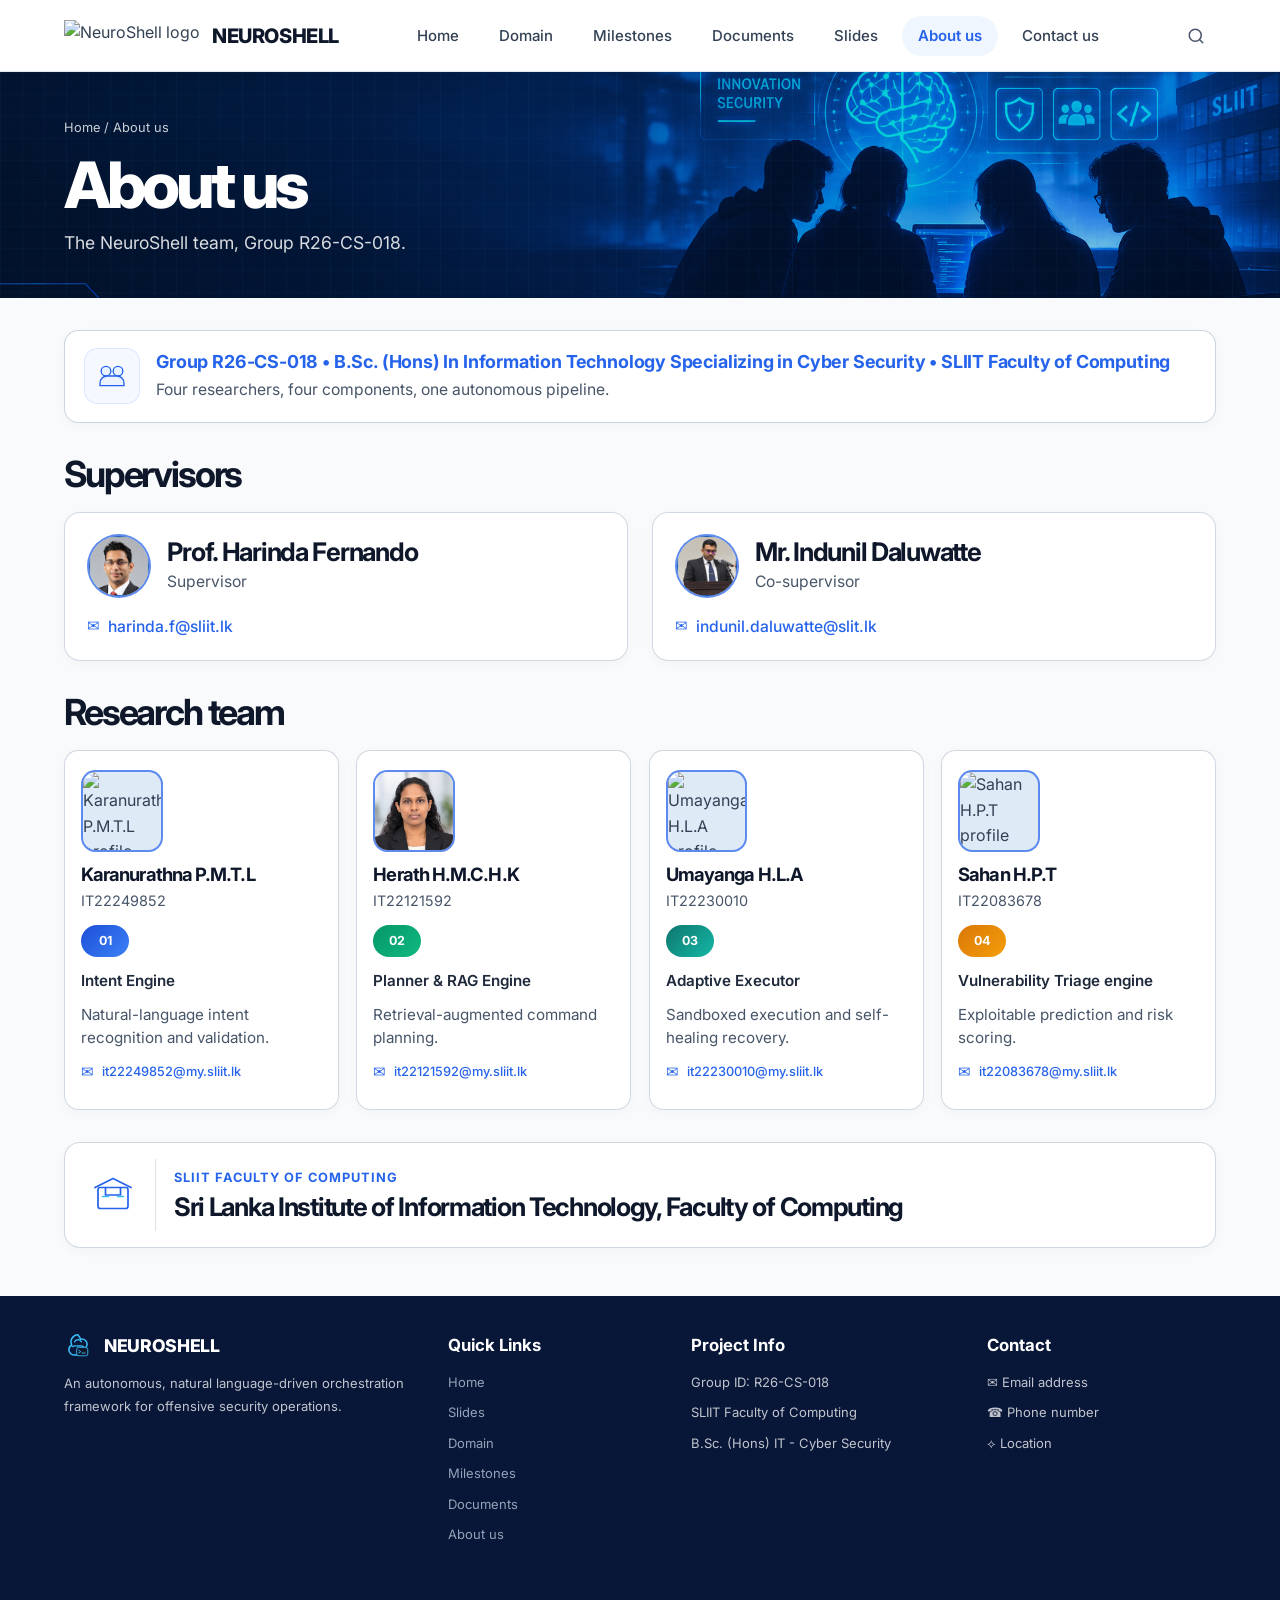
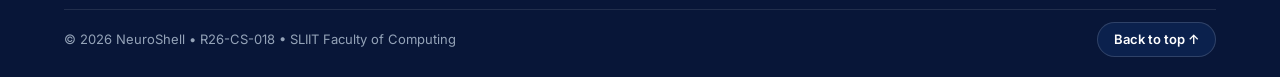
==== commit ccb6991b: "content: update supervisor title and team email addresses" ====
--- a/about.html
+++ b/about.html
@@ -82,14 +82,14 @@
           <article class="about-person-card">
             <div class="about-person-card__identity">
               <div class="about-person-avatar">
-                <img src="assets/team/Superviser.png" alt="Dr. Harinda Fernando profile picture">
+                <img src="assets/team/Superviser.png" alt="Prof. Harinda Fernando profile picture">
               </div>
               <div class="about-person-card__meta">
-                <h3>Dr. Harinda Fernando</h3>
+                <h3>Prof. Harinda Fernando</h3>
                 <p>Supervisor</p>
               </div>
             </div>
-            <a class="about-email" href="mailto:harinda.fernando@slit.lk">harinda.fernando@slit.lk</a>
+            <a class="about-email" href="mailto:harinda.f@sliit.lk">harinda.f@sliit.lk</a>
           </article>
 
           <article class="about-person-card">
@@ -120,8 +120,7 @@
             <span class="about-role about-role--blue">01</span>
             <span class="about-role-name">Intent Engine</span>
             <p class="about-team-card__summary">Natural-language intent recognition and validation.</p>
-            <a class="about-email" href="mailto:it22249852@m.sliit.lk">it22249852@m.sliit.lk</a>
-            <p class="about-achievements">Achievements: [add achievements, awards or publications].</p>
+            <a class="about-email" href="mailto:it22249852@my.sliit.lk">it22249852@my.sliit.lk</a>
           </article>
 
           <article class="about-team-card">
@@ -133,8 +132,7 @@
             <span class="about-role about-role--green">02</span>
             <span class="about-role-name">Planner &amp; RAG Engine</span>
             <p class="about-team-card__summary">Retrieval-augmented command planning.</p>
-            <a class="about-email" href="mailto:it22121592@m.sliit.lk">it22121592@m.sliit.lk</a>
-            <p class="about-achievements">Achievements: [add achievements, awards or publications].</p>
+            <a class="about-email" href="mailto:it22121592@my.sliit.lk">it22121592@my.sliit.lk</a>
           </article>
 
           <article class="about-team-card">
@@ -146,8 +144,7 @@
             <span class="about-role about-role--teal">03</span>
             <span class="about-role-name">Adaptive Executor</span>
             <p class="about-team-card__summary">Sandboxed execution and self-healing recovery.</p>
-            <a class="about-email" href="mailto:it22230010@m.sliit.lk">it22230010@m.sliit.lk</a>
-            <p class="about-achievements">Achievements: [add achievements, awards or publications].</p>
+            <a class="about-email" href="mailto:it22230010@my.sliit.lk">it22230010@my.sliit.lk</a>
           </article>
 
           <article class="about-team-card">
@@ -159,8 +156,7 @@
             <span class="about-role about-role--orange">04</span>
             <span class="about-role-name">Vulnerability Triage engine</span>
             <p class="about-team-card__summary">Exploitable prediction and risk scoring.</p>
-            <a class="about-email" href="mailto:it22083678@m.sliit.lk">it22083678@m.sliit.lk</a>
-            <p class="about-achievements">Achievements: [add achievements, awards or publications].</p>
+            <a class="about-email" href="mailto:it22083678@my.sliit.lk">it22083678@my.sliit.lk</a>
           </article>
         </div>
       </section>
--- a/css/style.css
+++ b/css/style.css
@@ -1041,6 +1041,7 @@
   font-size: 0.9375rem;
   line-height: 1.7;
   color: var(--color-slate-700);
+  text-align: justify;
 }
 
 .component-modal__body p:last-child {
@@ -1053,6 +1054,7 @@
   border-top: 1px solid var(--color-slate-200);
   font-size: 0.85rem !important;
   color: var(--color-slate-500) !important;
+  text-align: left;
 }
 
 body.modal-open {
@@ -2358,9 +2360,9 @@
 .about-summary h2 {
   margin: 0;
   color: var(--color-primary);
-  font-size: clamp(1.4rem, 2vw, 2.05rem);
-  line-height: 1.2;
-  letter-spacing: -0.05em;
+  font-size: clamp(0.95rem, 1.4vw, 1.2rem);
+  line-height: 1.35;
+  letter-spacing: -0.01em;
 }
 
 .about-summary p {
--- a/css/responsive.css
+++ b/css/responsive.css
@@ -0,0 +1,465 @@
+/* ============================================================
+   NeuroShell — Responsive Breakpoints (Desktop → Mobile)
+   ============================================================ */
+
+/* ---------- Large Screen / Small Desktop (max-width: 1200px) ---------- */
+@media (max-width: 1200px) {
+  .container {
+    padding-inline: 1.75rem;
+  }
+}
+
+/* ---------- Desktop Adjustments (max-width: 1100px) ---------- */
+@media (max-width: 1100px) {
+  .hero-title {
+    font-size: 2.75rem;
+  }
+
+  .hero-subtitle {
+    font-size: 1.2rem;
+  }
+
+  .section-title {
+    font-size: 2rem;
+  }
+
+  .components-grid {
+    grid-template-columns: repeat(2, 1fr);
+  }
+
+  .team-avatars-grid {
+    grid-template-columns: repeat(3, 1fr);
+    gap: 1.5rem;
+  }
+
+  .footer__grid {
+    grid-template-columns: 1fr 1fr;
+    gap: 2rem;
+  }
+
+  /* Let the pipeline wrap instead of causing inner horizontal scroll */
+  .pipeline-diagram {
+    flex-wrap: wrap;
+  }
+
+  .pipeline-loopback {
+    width: 80%;
+  }
+
+  /* Header search field does not fit alongside the full nav */
+  .search {
+    display: none;
+  }
+}
+
+/* ---------- Collapse Navigation (max-width: 1024px) ---------- */
+@media (max-width: 1024px) {
+  .nav-toggle {
+    display: flex;
+  }
+
+  .nav {
+    position: fixed;
+    top: var(--header-height);
+    left: 0;
+    right: 0;
+    background-color: var(--color-white);
+    border-bottom: 1px solid var(--color-slate-200);
+    padding: 1.5rem;
+    box-shadow: 0 10px 25px rgba(0, 0, 0, 0.1);
+    transform: translateY(-120%);
+    transition: transform 0.3s ease;
+    max-height: calc(100vh - var(--header-height));
+    overflow-y: auto;
+  }
+
+  .nav.is-open {
+    transform: translateY(0);
+  }
+
+  .nav__list {
+    flex-direction: column;
+    align-items: stretch;
+    gap: 0.5rem;
+  }
+
+  .nav__link {
+    text-align: center;
+    padding: 0.75rem 1rem;
+    border-radius: var(--radius-md);
+  }
+}
+
+/* ---------- Tablet Landscape (max-width: 980px) ---------- */
+@media (max-width: 980px) {
+  /* Decorative circuit traces overlap content on smaller screens */
+  .hero-circuit-left,
+  .hero-circuit-right {
+    display: none;
+  }
+
+  .stat-card {
+    padding: 1.5rem;
+  }
+
+  .stat-value {
+    font-size: 2.25rem;
+  }
+
+  .progress-grid {
+    gap: 1.5rem 2rem;
+  }
+
+  .diagram {
+    padding: var(--space-5);
+  }
+}
+
+/* ---------- Tablet (max-width: 880px) ---------- */
+@media (max-width: 880px) {
+  .hero-section .hero__inner {
+    grid-template-columns: 1fr;
+    gap: 2.5rem;
+  }
+
+  .hero-title {
+    font-size: 2.5rem;
+  }
+
+  .overview-grid {
+    grid-template-columns: 1fr;
+  }
+
+  .stats-grid {
+    grid-template-columns: repeat(auto-fit, minmax(220px, 1fr));
+  }
+
+  .progress-grid {
+    grid-template-columns: 1fr;
+    gap: 1.5rem;
+  }
+
+  .grid--3,
+  .grid--4 {
+    grid-template-columns: repeat(auto-fit, minmax(220px, 1fr));
+  }
+
+  .subnav-bar-wrapper {
+    padding-block: 0.75rem;
+  }
+
+  .subnav-pill {
+    max-width: calc(100% - 2rem);
+    padding: 5px 10px 5px 16px;
+    overflow-x: auto;
+    -webkit-overflow-scrolling: touch;
+    scrollbar-width: none;
+    flex-wrap: nowrap;
+  }
+
+  .subnav-pill::-webkit-scrollbar {
+    display: none;
+  }
+
+  .subnav-links {
+    flex-wrap: nowrap;
+  }
+
+  .subnav-link {
+    padding: 4px 10px;
+    font-size: 0.75rem;
+    white-space: nowrap;
+  }
+}
+
+/* ---------- Tablet / Large Phone (max-width: 768px) ---------- */
+@media (max-width: 768px) {
+  .grid--2,
+  .form__row--split {
+    grid-template-columns: 1fr;
+  }
+
+  .overview-card {
+    padding: 1.75rem;
+  }
+
+  .meet-team-section .team-header {
+    align-items: flex-start;
+  }
+
+  .footer__grid {
+    gap: 1.75rem 2rem;
+  }
+}
+
+/* ---------- Mobile (max-width: 580px) ---------- */
+@media (max-width: 580px) {
+  .container {
+    padding-inline: 1.25rem;
+  }
+
+  .brand-text {
+    font-size: 1.05rem;
+  }
+
+  .hero-section {
+    padding-block: 3rem 3.25rem;
+  }
+
+  .hero-title {
+    font-size: 2rem;
+  }
+
+  .hero-subtitle {
+    font-size: 1.05rem;
+  }
+
+  .hero-lead {
+    margin-bottom: 1.5rem;
+  }
+
+  .hero__actions {
+    flex-direction: column;
+    align-items: stretch;
+    width: 100%;
+    gap: 0.75rem;
+  }
+
+  .btn {
+    width: 100%;
+  }
+
+  .section {
+    padding-block: 2.5rem;
+  }
+
+  .section-title {
+    font-size: 1.75rem;
+  }
+
+  .section-subtitle {
+    margin-bottom: 1.75rem;
+  }
+
+  .overview-card {
+    padding: 1.5rem;
+  }
+
+  .stat-card {
+    padding: 1.25rem;
+  }
+
+  .stat-value {
+    font-size: 2rem;
+  }
+
+  .terminal-box {
+    padding: 12px 14px;
+    font-size: 0.8125rem;
+  }
+
+  .prompt-text,
+  .result-command {
+    font-size: 0.8125rem;
+  }
+
+  .pill-badge {
+    padding: 5px 14px;
+  }
+
+  .components-grid {
+    grid-template-columns: 1fr;
+  }
+
+  .team-avatars-grid {
+    grid-template-columns: repeat(2, 1fr);
+    gap: 1.25rem;
+  }
+
+  .subnav-label {
+    display: none;
+  }
+
+  .subnav-pill {
+    padding: 5px 8px;
+  }
+
+  .footer__grid {
+    grid-template-columns: 1fr;
+    gap: 1.5rem;
+  }
+
+  .footer__bottom {
+    flex-direction: column;
+    gap: 1rem;
+    align-items: center;
+    text-align: center;
+  }
+
+  /* Domain page */
+  .search {
+    display: none;
+  }
+
+  .back-to-top-btn {
+    width: auto;
+  }
+
+  .pipeline-diagram {
+    flex-direction: column;
+    align-items: stretch;
+  }
+
+  .pipeline-node {
+    justify-content: center;
+    white-space: normal;
+    text-align: center;
+  }
+
+  .pipeline-arrow {
+    transform: rotate(90deg);
+    align-self: center;
+  }
+
+  .pipeline-loopback {
+    width: 90%;
+  }
+}
+
+/* ---------- Small Phones (max-width: 400px) ---------- */
+@media (max-width: 400px) {
+  .container {
+    padding-inline: 1rem;
+  }
+
+  .hero-title {
+    font-size: 1.75rem;
+  }
+
+  .section-title {
+    font-size: 1.5rem;
+  }
+
+  .team-avatars-grid {
+    gap: 1rem;
+  }
+
+  .avatar-circle {
+    width: 64px;
+    height: 64px;
+  }
+
+  .overview-card,
+  .stat-card {
+    padding: 1.25rem;
+  }
+}
+
+/* ---------- Page-specific mobile polish (max-width: 640px) ---------- */
+@media (max-width: 640px) {
+  /* Slides page */
+  .slides-grid {
+    grid-template-columns: 1fr;
+    gap: 1.25rem;
+  }
+
+  .slides-section-header {
+    font-size: 1.85rem;
+  }
+
+  .slides-card__body h3 {
+    font-size: 1.55rem;
+  }
+
+  /* Documents page */
+  .document-row {
+    flex-direction: column;
+    align-items: flex-start;
+    gap: 0.85rem;
+  }
+
+  .document-row__meta,
+  .document-row__actions {
+    width: 100%;
+  }
+
+  .document-row__actions {
+    justify-content: space-between;
+  }
+
+  .documents-filters {
+    display: flex;
+    width: 100%;
+    overflow-x: auto;
+    -webkit-overflow-scrolling: touch;
+    scrollbar-width: none;
+  }
+
+  .documents-filters::-webkit-scrollbar {
+    display: none;
+  }
+
+  .documents-group h2 {
+    font-size: 1.75rem;
+  }
+
+  /* Domain methodology pipeline diagram */
+  .methodology-diagram {
+    flex-direction: column;
+    align-items: stretch;
+  }
+
+  .method-node {
+    width: 100%;
+    justify-content: center;
+    text-align: center;
+  }
+
+  .methodology-diagram .pipeline-arrow {
+    transform: rotate(90deg);
+    align-self: center;
+  }
+
+  .domain-main-section {
+    padding-block: 2rem 3.5rem;
+  }
+
+  .domain-content {
+    gap: 2.5rem;
+  }
+
+  /* Reference / objective rows */
+  .ref-item {
+    flex-wrap: wrap;
+  }
+
+  .obj-item {
+    align-items: flex-start;
+  }
+
+  /* Compact tables so they fit better inside their scroll wrapper */
+  .domain-table th,
+  .domain-table td,
+  .milestones-table th,
+  .milestones-table td {
+    padding: 10px 12px;
+  }
+
+  /* Section headings */
+  .contact-sidebar h2,
+  .contact-form-panel h2 {
+    font-size: 1.8rem;
+  }
+}
+
+/* ---------- Stacked form actions (max-width: 580px) ---------- */
+@media (max-width: 580px) {
+  .form-actions {
+    flex-direction: column;
+    align-items: stretch;
+  }
+
+  .form-actions .btn {
+    width: 100%;
+  }
+}
